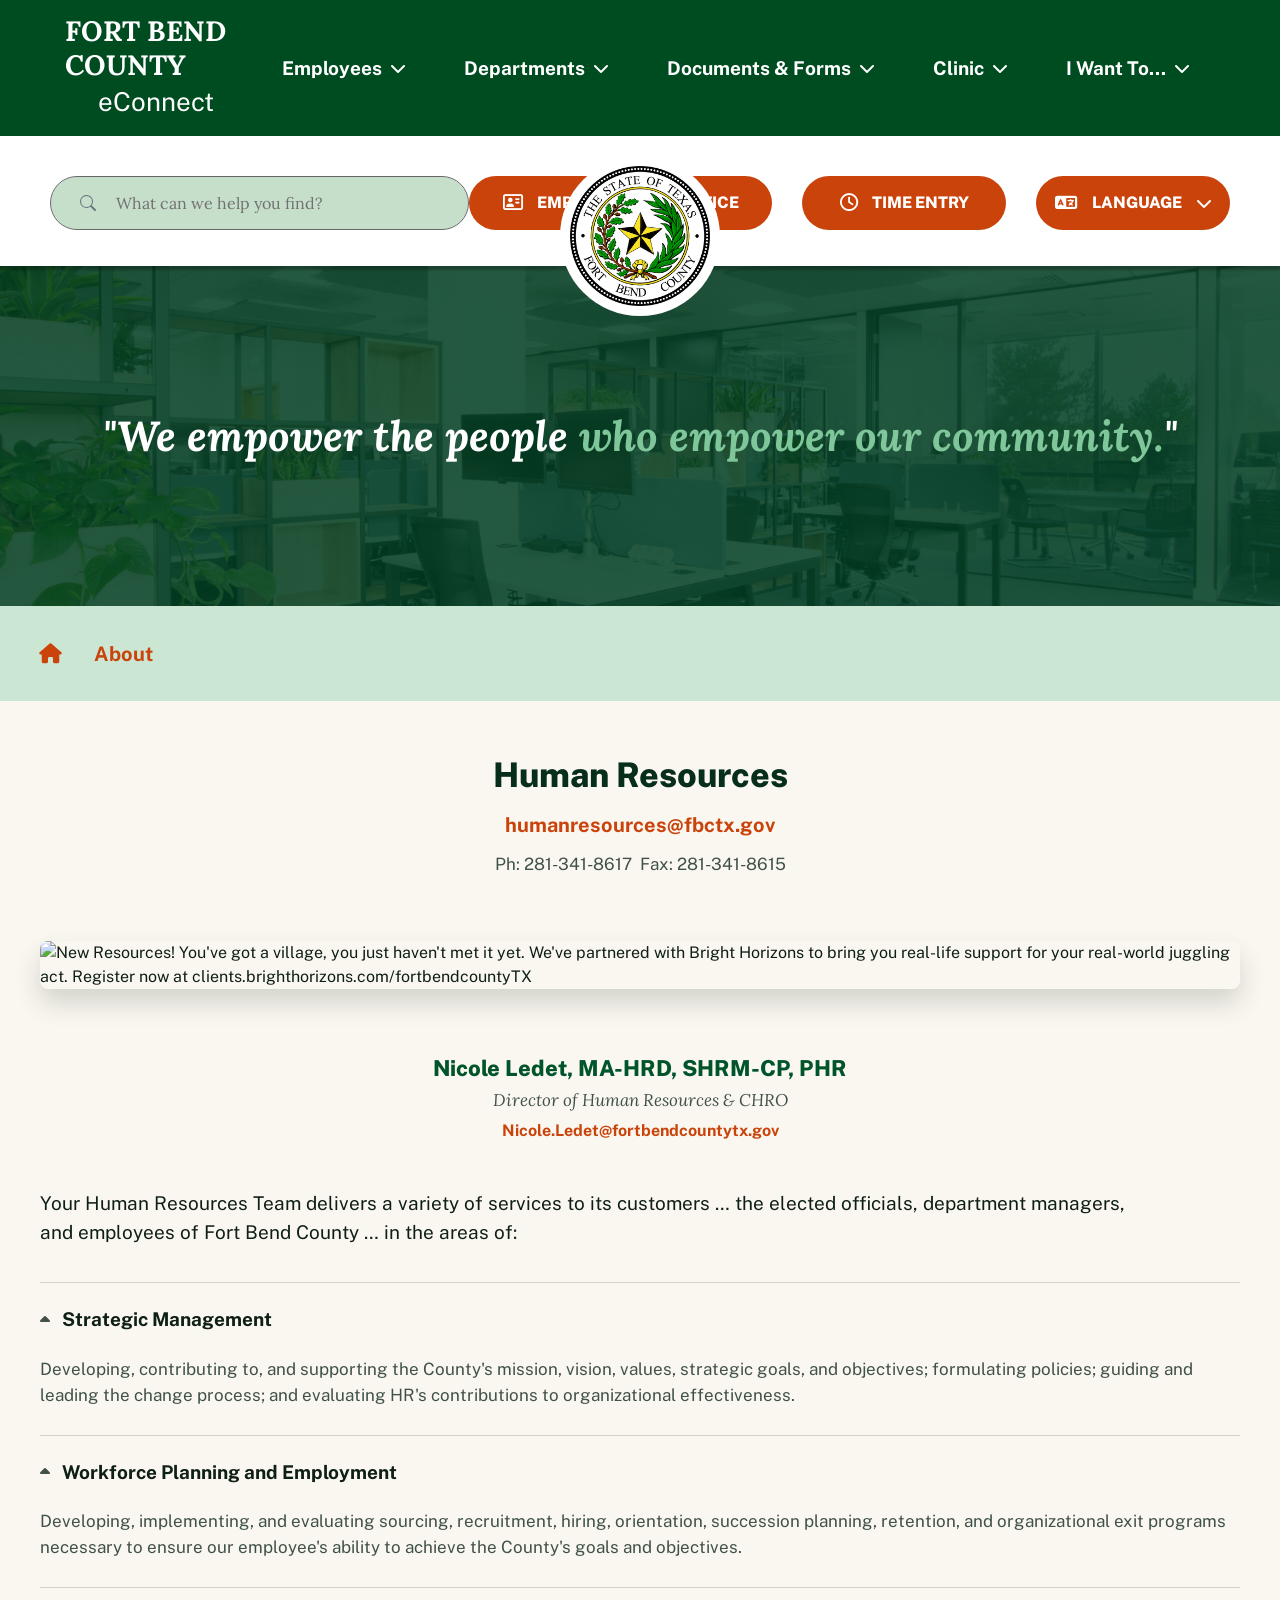
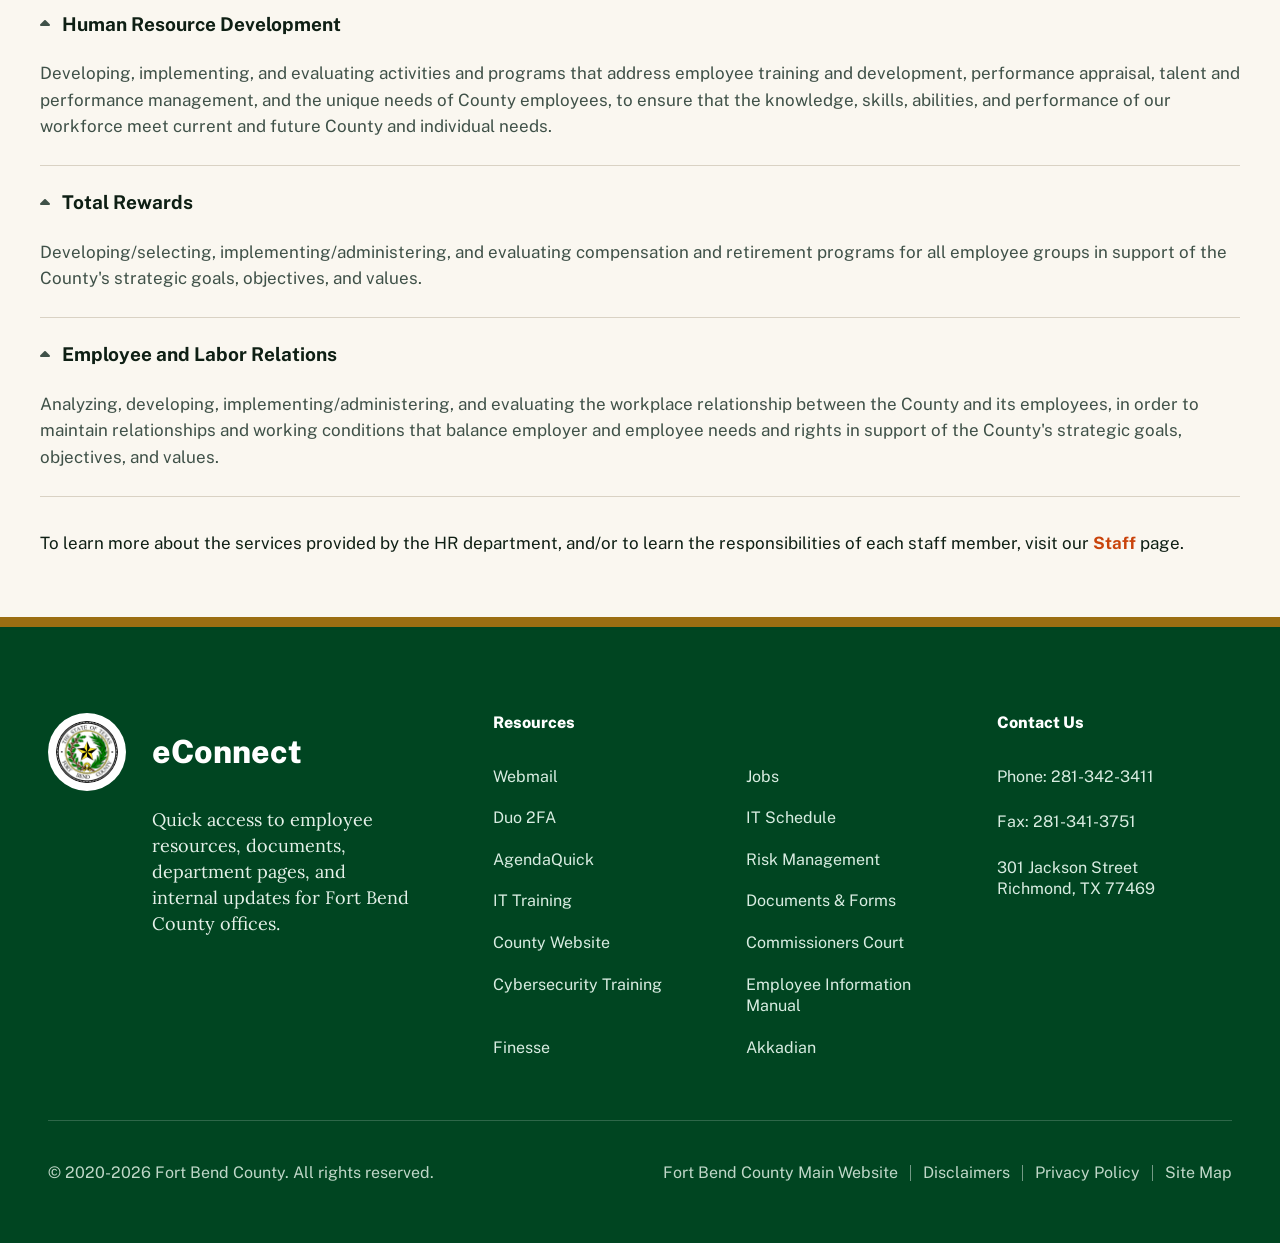
==== humanResources.html @ 0a3a44c8 "Add files via upload" ====
<!doctype html>
<html lang="en">

<head>
    <meta charset="UTF-8" />
    <meta name="viewport" content="width=device-width, initial-scale=1.0" />
    <meta http-equiv="Content-Language" content="en">
    <link rel="preconnect" href="https://fonts.googleapis.com" />
    <link rel="preconnect" href="https://fonts.gstatic.com" crossorigin />
    <link href="https://fonts.googleapis.com/css2?family=Public+Sans:ital,wght@0,100..900;1,100..900&display=swap"
        rel="stylesheet" />
    <link rel="preconnect" href="https://fonts.googleapis.com" />
    <link rel="preconnect" href="https://fonts.gstatic.com" crossorigin />
    <link
        href="https://fonts.googleapis.com/css2?family=Lora:ital,wght@0,400..700;1,400..700&family=Public+Sans:ital,wght@0,100..900;1,100..900&display=swap"
        rel="stylesheet" />
    <link href="https://cdn.jsdelivr.net/npm/bootstrap@5.3.8/dist/css/bootstrap.min.css" rel="stylesheet"
        integrity="sha384-sRIl4kxILFvY47J16cr9ZwB07vP4J8+LH7qKQnuqkuIAvNWLzeN8tE5YBujZqJLB" crossorigin="anonymous" />
    <link href="https://cdnjs.cloudflare.com/ajax/libs/font-awesome/6.5.1/css/all.min.css" rel="stylesheet"
        integrity="sha512-DTOQO9RWCH3ppGqcWaEA1BIZOC6xxalwEsw9c2QQeAIftl+Vegovlnee1c9QX4TctnWMn13TZye+giMm8e2LwA=="
        crossorigin="anonymous" referrerpolicy="no-referrer" />
    <link rel="stylesheet" href="./humanResource.css" />
    <link rel="icon" href="./images/logo.jpg">
    <title>Human Resources</title>
</head>

<body>
    <div class="header">
        <div class="title">
            <a href="./index.html"><img class="title-logo" src="./images/fortbendcounty-logo.png"
                    alt="Fort Bend County logo" /></a>
            <div class="title-text">
                <h2 id="fortbend"><a href="./index.html">FORT BEND COUNTY</a></h2>
                <p id="econnect"><a href="./index.html">eConnect</a></p>
            </div>
        </div>

        <button class="nav-toggle" id="navToggle" type="button" aria-label="Toggle navigation menu"
            aria-expanded="false" aria-controls="mainNavigation">
            <i class="fa-solid fa-bars" aria-hidden="true"></i>
        </button>

        <nav class="navigation" id="mainNavigation" aria-label="Main navigation">
            <div class="nav-item">
                <button class="nav-link" type="button" aria-expanded="false">
                    Employees <i class="fa-solid fa-chevron-down" aria-hidden="true"></i>
                </button>
                <div class="mega-menu">
                    <div class="mega-menu_content">
                        <div class="mega-menu_column">
                            <a
                                href="https://econnect.fortbendcountytx.gov/departments/human-resources/457-deferred-compensation/">457
                                Deferred Compensation</a>
                            <a
                                href="https://econnect.fortbendcountytx.gov/departments/risk-management/training/#active-shooter-training">Active
                                Shooter Training</a>
                            <a href="https://econnect.fortbendcountytx.gov/employees/badge-id/">Badge/ID</a>
                            <a href="https://econnect.fortbendcountytx.gov/employees/benefits-2/">Benefits</a>
                            <a href="https://econnect.fortbendcountytx.gov/employees/careers/">Careers</a>
                            <a
                                href="https://econnect.fortbendcountytx.gov/departments/human-resources/employee-resources/coronavirus-communications/">Coronavirus
                                Communications</a>
                            <a href="https://econnect.fortbendcountytx.gov/employees/credit-union/">Credit Union</a>
                        </div>
                        <div class="mega-menu_column">
                            <a
                                href="https://econnect.fortbendcountytx.gov/departments/human-resources/benefits-perks/discounts/">Discounts</a>
                            <a href="https://econnect.fortbendcountytx.gov/employees/e-mail/">E-Mail</a>
                            <a href="https://econnect.fortbendcountytx.gov/employees/employee-assistance-program-eap/">Employee
                                Assistance Program (EAP)</a>
                            <a
                                href="https://econnect.fortbendcountytx.gov/departments/human-resources/employee-resources/employee-biweekly-payroll-schedule/">Employee
                                Biweekly Payroll Schedule</a>
                            <a href="https://econnect.fortbendcountytx.gov/employees/employee-directory/">Employee
                                Directory</a>
                            <a
                                href="https://econnect.fortbendcountytx.gov/departments/human-resources/employee-information-manual-2/">Employee
                                Information Manual</a>
                            <a
                                href="https://econnect.fortbendcountytx.gov/departments/human-resources/employee-resources/fraud-prevention-detection/">Fraud
                                Prevention &amp; Detection</a>
                        </div>
                        <div class="mega-menu_column">
                            <a href="https://econnect.fortbendcountytx.gov/employees/fyi-employee-newsletter/">FYI
                                Employee
                                Newsletter</a>
                            <a href="https://econnect.fortbendcountytx.gov/employees/health-and-wellness-center/">Health
                                And Wellness
                                Center</a>
                            <a
                                href="https://econnect.fortbendcountytx.gov/departments/human-resources/employee-resources/holiday-schedule/">Holiday
                                Schedule</a>
                            <a href="https://econnect.fortbendcountytx.gov/employees/hotline/">Hotline</a>
                            <a href="https://econnect.fortbendcountytx.gov/employees/infor-lawson-information/"
                                target="_blank" rel="noopener noreferrer">Infor Lawson
                                Information</a>
                            <a
                                href="https://econnect.fortbendcountytx.gov/departments/mail-center/policy-procedures/policies-and-standards-effective-oct-1-2024/">Mail
                                Center Policies</a>
                            <a href="https://econnect.fortbendcountytx.gov/employees/employee-orientation-slideshow/">New
                                Hire
                                Orientation</a>
                        </div>
                        <div class="mega-menu_column">
                            <a href="https://econnect.fortbendcountytx.gov/employees/payroll-direct-deposit/">Payroll
                                Direct
                                Deposit</a>
                            <a
                                href="https://econnect.fortbendcountytx.gov/departments/human-resources/employee-resources/fyi-employee-newsletter/">Photo
                                Gallery</a>
                            <a
                                href="https://econnect.fortbendcountytx.gov/departments/human-resources/required-legal-posters/">Required
                                Posters</a>
                            <a
                                href="https://econnect.fortbendcountytx.gov/departments/human-resources/retirement-information-2/">Retirement
                                Information</a>
                            <a href="https://econnect.fortbendcountytx.gov/employees/training/">Training</a>
                            <a href="https://econnect.fortbendcountytx.gov/employees/w4-the-new-tax-cut-law/">W4 &amp;
                                The New Tax Cut
                                Law</a>
                            <a href="https://wd5-identity.myworkday.com/wday/authgwy/fortbendcountytx/upc/login"
                                target="_blank">Workday</a>
                        </div>
                    </div>
                </div>
            </div>

            <div class="nav-item">
                <button class="nav-link" type="button" aria-expanded="false">
                    Departments <i class="fa-solid fa-chevron-down" aria-hidden="true"></i>
                </button>
                <div class="mega-menu">
                    <div class="mega-menu_content">
                        <div class="mega-menu_column">
                            <a href="https://econnect.fortbendcountytx.gov/departments/auditors-office/">Auditor's
                                Office</a>
                            <a href="https://econnect.fortbendcountytx.gov/departments/budget-office/">Budget Office</a>
                            <a href="https://econnect.fortbendcountytx.gov/departments/commissioners-court/">Commissioners
                                Court</a>
                            <a href="https://econnect.fortbendcountytx.gov/departments/county-judges-office/">County
                                Judge's
                                Office</a>
                            <a href="https://econnect.fortbendcountytx.gov/departments/emergency-medical-services/">Emergency
                                Medical
                                Services</a>
                        </div>
                        <div class="mega-menu_column">
                            <a href="https://econnect.fortbendcountytx.gov/departments/facilities-management/">Facilities
                                Management</a>
                            <a href="https://econnect.fortbendcountytx.gov/departments/fleet-management/">Fleet
                                Management</a>
                            <a href="https://econnect.fortbendcountytx.gov/departments/health-human-services/">Health
                                &amp; Human
                                Services</a>
                            <a
                                href="https://econnect.fortbendcountytx.gov/departments/homeland-security-emergency-management/">Homeland
                                Security &amp; Emergency Management</a>
                        </div>
                        <div class="mega-menu_column">
                            <a href="https://econnect.fortbendcountytx.gov/departments/human-resources/">Human
                                Resources</a>
                            <a href="./informationTechnology.html">Information Technology</a>
                            <a href="https://econnect.fortbendcountytx.gov/departments/mail-center/">Mail Center</a>
                            <a href="https://econnect.fortbendcountytx.gov/departments/purchasing/">Purchasing</a>
                        </div>
                        <div class="mega-menu_column">
                            <a href="https://econnect.fortbendcountytx.gov/departments/records-management/">Records
                                Management</a>
                            <a href="https://econnect.fortbendcountytx.gov/departments/risk-management/">Risk
                                Management</a>
                            <a href="https://econnect.fortbendcountytx.gov/departments/sheriffs-office/">Sheriff's
                                Office</a>
                            <a
                                href="https://econnect.fortbendcountytx.gov/departments/sheriffs-office-civil-service-commission/">Sheriff's
                                Office Civil Service Commission</a>
                        </div>
                    </div>
                </div>
            </div>

            <div class="nav-item">
                <button class="nav-link" type="button" aria-expanded="false">
                    Documents &amp; Forms <i class="fa-solid fa-chevron-down" aria-hidden="true"></i>
                </button>
                <div class="mega-menu">
                    <div class="mega-menu_content">
                        <div class="mega-menu_column">
                            <a href="https://econnect.fortbendcountytx.gov/documents-forms/auditors-office-forms/">Auditor's
                                Office
                                Forms</a>
                            <a href="https://econnect.fortbendcountytx.gov/departments/fleet-management/">Fleet
                                Management Forms</a>
                            <a href="https://econnect.fortbendcountytx.gov/documents-forms/budget-documents-forms/">Budget
                                Documents
                                &amp; Forms</a>
                        </div>
                        <div class="mega-menu_column">
                            <a href="https://econnect.fortbendcountytx.gov/documents-forms/health-human-services/">Health
                                &amp; Human
                                Services Documents &amp; Forms</a>
                            <a href="https://econnect.fortbendcountytx.gov/documents-forms/human-resources-forms/">Human
                                Resources
                                Forms</a>
                        </div>
                        <div class="mega-menu_column">
                            <a
                                href="https://econnect.fortbendcountytx.gov/documents-forms/information-technology-documents-forms/">Information
                                Technology Documents &amp; Forms</a>
                            <a href="https://econnect.fortbendcountytx.gov/documents-forms/purchasing-forms/">Purchasing
                                Forms</a>
                        </div>
                        <div class="mega-menu_column">
                            <a href="https://econnect.fortbendcountytx.gov/documents-forms/risk-management-forms/">Risk
                                Management
                                Forms</a>
                            <a href="https://econnect.fortbendcountytx.gov/departments/sheriffs-office/general-orders/">Sheriff's
                                Office Documents</a>
                        </div>
                    </div>
                </div>
            </div>

            <div class="nav-item">
                <button class="nav-link" type="button" aria-expanded="false">
                    Clinic <i class="fa-solid fa-chevron-down" aria-hidden="true"></i>
                </button>
                <div class="mega-menu">
                    <div class="mega-menu_content">
                        <div class="mega-menu_column">
                            <a href="https://econnect.fortbendcountytx.gov/clinic/appointments/">Appointments</a>
                            <a href="https://econnect.fortbendcountytx.gov/clinic/about/">About</a>
                        </div>
                        <div class="mega-menu_column">
                            <a href="https://econnect.fortbendcountytx.gov/clinic/eligibility/">Eligibility</a>
                            <a href="https://econnect.fortbendcountytx.gov/clinic/information/">Information</a>
                        </div>
                        <div class="mega-menu_column">
                            <a href="https://econnect.fortbendcountytx.gov/clinic/survey/">Survey</a>
                            <a href="https://econnect.fortbendcountytx.gov/clinic/events/">Events</a>
                        </div>
                        <div class="mega-menu_column">
                            <a href="https://econnect.fortbendcountytx.gov/clinic/faqs/">FAQs</a>
                            <a href="https://econnect.fortbendcountytx.gov/clinic/contact-us/">Contact Us</a>
                        </div>
                    </div>
                </div>
            </div>

            <div class="nav-item">
                <button class="nav-link" type="button" aria-expanded="false">
                    I Want To... <i class="fa-solid fa-chevron-down" aria-hidden="true"></i>
                </button>
                <div class="mega-menu">
                    <div class="mega-menu_content">
                        <div class="mega-menu_column">
                            <a href="https://econnect.fortbendcountytx.gov/employees/careers/">Apply For A Job
                                Posting</a>
                            <a href="https://econnect.fortbendcountytx.gov/employees/badge-id/">Apply For An Employee
                                Badge</a>
                            <a href="https://econnect.fortbendcountytx.gov/clinic/events/">Complete The Fitness Center
                                Waiver</a>
                            <a
                                href="https://econnect.fortbendcountytx.gov/i-want-to/contact-boon-chapman-fbc-member-advocate-services/">Contact
                                Boon Chapman FBC Member Advocate Services</a>
                        </div>
                        <div class="mega-menu_column">
                            <a href="https://econnect.fortbendcountytx.gov/i-want-to/find-my-missing-money/">Find My
                                Missing Money</a>
                            <a href="https://econnect.fortbendcountytx.gov/departments/risk-management/benefits/">Learn
                                More About
                                Health Benefits</a>
                            <a href="https://rmirreporting.fortbendcountytx.gov/(S(0c5mzx2hfnqjyatrx1sx14e1))/login.aspx"
                                target="_blank">Report An Incident To Risk Management</a>
                            <a
                                href="https://econnect.fortbendcountytx.gov/documents-forms/human-resources-forms/social-media-request-form/">Request
                                A Department Social Media Account</a>
                        </div>
                        <div class="mega-menu_column">
                            <a
                                href="https://econnect.fortbendcountytx.gov/departments/county-attourney/request-language-services/">Request
                                Language Services</a>
                            <a href="https://econnect.fortbendcountytx.gov/i-want-to/request-a-mobile-device/">Request A
                                Mobile
                                Device</a>
                            <a href="https://www.aetna.com/dsepublic/#/contentPage?page=providerSearchLanding&site_id=asa&language=en"
                                target="_blank">Search For In-Network Providers</a>
                            <a href="https://belong365.com/subscription-not-found/" target="_blank">See The Diversity
                                Calendar</a>
                        </div>
                        <div class="mega-menu_column">
                            <a href="https://econnect.fortbendcountytx.gov/i-want-to/see-employee-discounts/">See
                                Employee
                                Discounts</a>
                            <a href="https://econnect.fortbendcountytx.gov/i-want-to/see-pc-hardware-software-quotes/">See
                                PC
                                Hardware/Software Quotes</a>
                            <a href="https://econnect.fortbendcountytx.gov/i-want-to/see-retirement-information/">See
                                Retirement
                                Information</a>
                        </div>
                    </div>
                </div>
            </div>
        </nav>
    </div>

    <div class="header2">
        <div class="search-wrapper">
            <svg xmlns="http://www.w3.org/2000/svg" width="16" height="16" fill="currentColor"
                class="bi bi-search search-icon" viewBox="0 0 16 16">
                <path
                    d="M11.742 10.344a6.5 6.5 0 1 0-1.397 1.398h-.001q.044.06.098.115l3.85 3.85a1 1 0 0 0 1.415-1.414l-3.85-3.85a1 1 0 0 0-.115-.1zM12 6.5a5.5 5.5 0 1 1-11 0 5.5 5.5 0 0 1 11 0" />
            </svg>
            <input class="form-control" id="search-input" type="search" placeholder="What can we help you find?"
                aria-label="Search" />
        </div>

        <div class="center-logo">
            <div class="seal-bar"></div>
            <img class="logo" src="./images/fortbendcounty-logo.png" alt="Logo" />
        </div>

        <div class="heading-buttons">
            <a class="self-service"
                href="https://econnect.fortbendcountytx.gov/departments/human-resources/employee-self-service/">
                <i class="heading-button_icon fa-regular fa-address-card" aria-hidden="true"></i>
                <span>EMPLOYEE SELF SERVICE</span>
            </a>
            <a class="time-entry" href="https://timekeeping.fortbendcountytx.gov/" target="_blank"
                rel="noopener noreferrer">
                <i class="heading-button_icon fa-regular fa-clock" aria-hidden="true"></i>
                <span>TIME ENTRY</span>
            </a>
            <div class="language-dropdown">
                <button class="language" type="button" aria-haspopup="true" aria-expanded="false">
                    <i class="heading-button_icon fa-solid fa-language" aria-hidden="true"></i>
                    <span>LANGUAGE</span>
                    <i class="language-chevron fa-solid fa-chevron-down" aria-hidden="true"></i>
                </button>
                <div class="language-menu" id="language-menu">
                    <a href="#">
                        <span class="language-flag_emoji" aria-hidden="true">🇺🇸</span>
                        <span>English</span>
                    </a>
                    <a href="#">
                        <span class="language-flag_emoji" aria-hidden="true">🇪🇸</span>
                        <span>Spanish</span>
                    </a>
                    <a href="#">
                        <span class="language-flag_emoji" aria-hidden="true">🇫🇷</span>
                        <span>French</span>
                    </a>
                    <a href="#">
                        <span class="language-flag_emoji" aria-hidden="true">🇩🇪</span>
                        <span>German</span>
                    </a>
                    <a href="#">
                        <span class="language-flag_emoji" aria-hidden="true">🇮🇹</span>
                        <span>Italian</span>
                    </a>
                    <a href="#">
                        <span class="language-flag_emoji" aria-hidden="true">🇵🇹</span>
                        <span>Portuguese</span>
                    </a>
                    <a href="#">
                        <span class="language-flag_emoji" aria-hidden="true">🇳🇱</span>
                        <span>Dutch</span>
                    </a>
                    <a href="#">
                        <span class="language-flag_emoji" aria-hidden="true">🇸🇪</span>
                        <span>Swedish</span>
                    </a>
                    <a href="#">
                        <span class="language-flag_emoji" aria-hidden="true">🇳🇴</span>
                        <span>Norwegian</span>
                    </a>
                    <a href="#">
                        <span class="language-flag_emoji" aria-hidden="true">🇩🇰</span>
                        <span>Danish</span>
                    </a>
                    <a href="#">
                        <span class="language-flag_emoji" aria-hidden="true">🇫🇮</span>
                        <span>Finnish</span>
                    </a>
                    <a href="#">
                        <span class="language-flag_emoji" aria-hidden="true">🇮🇸</span>
                        <span>Icelandic</span>
                    </a>
                    <a href="#">
                        <span class="language-flag_emoji" aria-hidden="true">🇮🇪</span>
                        <span>Irish</span>
                    </a>
                    <a href="#">
                        <span class="language-flag_emoji" aria-hidden="true">🏴</span>
                        <span>Welsh</span>
                    </a>
                    <a href="#">
                        <span class="language-flag_emoji" aria-hidden="true">🇵🇱</span>
                        <span>Polish</span>
                    </a>
                    <a href="#">
                        <span class="language-flag_emoji" aria-hidden="true">🇨🇿</span>
                        <span>Czech</span>
                    </a>
                    <a href="#">
                        <span class="language-flag_emoji" aria-hidden="true">🇸🇰</span>
                        <span>Slovak</span>
                    </a>
                    <a href="#">
                        <span class="language-flag_emoji" aria-hidden="true">🇭🇺</span>
                        <span>Hungarian</span>
                    </a>
                    <a href="#">
                        <span class="language-flag_emoji" aria-hidden="true">🇷🇴</span>
                        <span>Romanian</span>
                    </a>
                    <a href="#">
                        <span class="language-flag_emoji" aria-hidden="true">🇧🇬</span>
                        <span>Bulgarian</span>
                    </a>
                    <a href="#">
                        <span class="language-flag_emoji" aria-hidden="true">🇬🇷</span>
                        <span>Greek</span>
                    </a>
                    <a href="#">
                        <span class="language-flag_emoji" aria-hidden="true">🇺🇦</span>
                        <span>Ukrainian</span>
                    </a>
                    <a href="#">
                        <span class="language-flag_emoji" aria-hidden="true">🇷🇺</span>
                        <span>Russian</span>
                    </a>
                    <a href="#">
                        <span class="language-flag_emoji" aria-hidden="true">🇭🇷</span>
                        <span>Croatian</span>
                    </a>
                    <a href="#">
                        <span class="language-flag_emoji" aria-hidden="true">🇷🇸</span>
                        <span>Serbian</span>
                    </a>
                    <a href="#">
                        <span class="language-flag_emoji" aria-hidden="true">🇧🇦</span>
                        <span>Bosnian</span>
                    </a>
                    <a href="#">
                        <span class="language-flag_emoji" aria-hidden="true">🇸🇮</span>
                        <span>Slovenian</span>
                    </a>
                    <a href="#">
                        <span class="language-flag_emoji" aria-hidden="true">🇦🇱</span>
                        <span>Albanian</span>
                    </a>
                    <a href="#">
                        <span class="language-flag_emoji" aria-hidden="true">🇹🇷</span>
                        <span>Turkish</span>
                    </a>
                    <a href="#">
                        <span class="language-flag_emoji" aria-hidden="true">🇦🇲</span>
                        <span>Armenian</span>
                    </a>
                    <a href="#">
                        <span class="language-flag_emoji" aria-hidden="true">🇬🇪</span>
                        <span>Georgian</span>
                    </a>
                    <a href="#">
                        <span class="language-flag_emoji" aria-hidden="true">🇦🇿</span>
                        <span>Azerbaijani</span>
                    </a>
                    <a href="#">
                        <span class="language-flag_emoji" aria-hidden="true">🇸🇦</span>
                        <span>Arabic</span>
                    </a>
                    <a href="#">
                        <span class="language-flag_emoji" aria-hidden="true">🇮🇱</span>
                        <span>Hebrew</span>
                    </a>
                    <a href="#">
                        <span class="language-flag_emoji" aria-hidden="true">🇮🇷</span>
                        <span>Persian</span>
                    </a>
                    <a href="#">
                        <span class="language-flag_emoji" aria-hidden="true">🇦🇫</span>
                        <span>Pashto</span>
                    </a>
                    <a href="#">
                        <span class="language-flag_emoji" aria-hidden="true">🇵🇰</span>
                        <span>Urdu</span>
                    </a>
                    <a href="#">
                        <span class="language-flag_emoji" aria-hidden="true">🇮🇳</span>
                        <span>Hindi</span>
                    </a>
                    <a href="#">
                        <span class="language-flag_emoji" aria-hidden="true">🇧🇩</span>
                        <span>Bengali</span>
                    </a>
                    <a href="#">
                        <span class="language-flag_emoji" aria-hidden="true">🇮🇳</span>
                        <span>Punjabi</span>
                    </a>
                    <a href="#">
                        <span class="language-flag_emoji" aria-hidden="true">🇮🇳</span>
                        <span>Gujarati</span>
                    </a>
                    <a href="#">
                        <span class="language-flag_emoji" aria-hidden="true">🇮🇳</span>
                        <span>Marathi</span>
                    </a>
                    <a href="#">
                        <span class="language-flag_emoji" aria-hidden="true">🇮🇳</span>
                        <span>Tamil</span>
                    </a>
                    <a href="#">
                        <span class="language-flag_emoji" aria-hidden="true">🇮🇳</span>
                        <span>Telugu</span>
                    </a>
                    <a href="#">
                        <span class="language-flag_emoji" aria-hidden="true">🇮🇳</span>
                        <span>Kannada</span>
                    </a>
                    <a href="#">
                        <span class="language-flag_emoji" aria-hidden="true">🇮🇳</span>
                        <span>Malayalam</span>
                    </a>
                    <a href="#">
                        <span class="language-flag_emoji" aria-hidden="true">🇱🇰</span>
                        <span>Sinhala</span>
                    </a>
                    <a href="#">
                        <span class="language-flag_emoji" aria-hidden="true">🇳🇵</span>
                        <span>Nepali</span>
                    </a>
                    <a href="#">
                        <span class="language-flag_emoji" aria-hidden="true">🇨🇳</span>
                        <span>Chinese</span>
                    </a>
                    <a href="#">
                        <span class="language-flag_emoji" aria-hidden="true">🇯🇵</span>
                        <span>Japanese</span>
                    </a>
                    <a href="#">
                        <span class="language-flag_emoji" aria-hidden="true">🇰🇷</span>
                        <span>Korean</span>
                    </a>
                    <a href="#">l🇲🇳</span>
                        <span>Mongolian</span>
                    </a>
                    <a href="#">
                        <span class="language-flag_emoji" aria-hidden="true">🇹🇭</span>
                        <span>Thai</span>
                    </a>
                    <a href="#">
                        <span class="language-flag_emoji" aria-hidden="true">🇱🇦</span>
                        <span>Lao</span>
                    </a>
                    <a href="#">
                        <span class="language-flag_emoji" aria-hidden="true">🇰🇭</span>
                        <span>Khmer</span>
                    </a>
                    <a href="#">
                        <span class="language-flag_emoji" aria-hidden="true">🇲🇲</span>
                        <span>Burmese</span>
                    </a>
                    <a href="#">
                        <span class="language-flag_emoji" aria-hidden="true">🇻🇳</span>
                        <span>Vietnamese</span>
                    </a>
                    <a href="#">
                        <span class="language-flag_emoji" aria-hidden="true">🇮🇩</span>
                        <span>Indonesian</span>
                    </a>
                    <a href="#">
                        <span class="language-flag_emoji" aria-hidden="true">🇲🇾</span>
                        <span>Malay</span>
                    </a>
                    <a href="#">
                        <span class="language-flag_emoji" aria-hidden="true">🇵🇭</span>
                        <span>Filipino</span>
                    </a>
                    <a href="#">
                        <span class="language-flag_emoji" aria-hidden="true">🇰🇿</span>
                        <span>Kazakh</span>
                    </a>
                    <a href="#">
                        <span class="language-flag_emoji" aria-hidden="true">🇺🇿</span>
                        <span>Uzbek</span>
                    </a>
                    <a href="#">
                        <span class="language-flag_emoji" aria-hidden="true">🇰🇬</span>
                        <span>Kyrgyz</span>
                    </a>
                    <a href="#">
                        <span class="language-flag_emoji" aria-hidden="true">🇹🇯</span>
                        <span>Tajik</span>
                    </a>
                    <a href="#">
                        <span class="language-flag_emoji" aria-hidden="true">🇹🇲</span>
                        <span>Turkmen</span>
                    </a>
                    <a href="#">
                        <span class="language-flag_emoji" aria-hidden="true">🇰🇪</span>
                        <span>Swahili</span>
                    </a>
                    <a href="#">
                        <span class="language-flag_emoji" aria-hidden="true">🇪🇹</span>
                        <span>Amharic</span>
                    </a>
                    <a href="#">
                        <span class="language-flag_emoji" aria-hidden="true">🇸🇴</span>
                        <span>Somali</span>
                    </a>
                    <a href="#">
                        <span class="language-flag_emoji" aria-hidden="true">🇳🇬</span>
                        <span>Hausa</span>
                    </a>
                    <a href="#">
                        <span class="language-flag_emoji" aria-hidden="true">🇳🇬</span>
                        <span>Yoruba</span>
                    </a>
                    <a href="#">
                        <span class="language-flag_emoji" aria-hidden="true">🇳🇬</span>
                        <span>Igbo</span>
                    </a>
                    <a href="#">
                        <span class="language-flag_emoji" aria-hidden="true">🇿🇦</span>
                        <span>Zulu</span>
                    </a>
                    <a href="#">
                        <span class="language-flag_emoji" aria-hidden="true">🇿🇦</span>
                        <span>Xhosa</span>
                    </a>
                    <a href="#">
                        <span class="language-flag_emoji" aria-hidden="true">🇿🇦</span>
                        <span>Afrikaans</span>
                    </a>
                    <a href="#">
                        <span class="language-flag_emoji" aria-hidden="true">🇲🇬</span>
                        <span>Malagasy</span>
                    </a>
                    <a href="#">
                        <span class="language-flag_emoji" aria-hidden="true">🇷🇼</span>
                        <span>Kinyarwanda</span>
                    </a>
                    <a href="#">
                        <span class="language-flag_emoji" aria-hidden="true">🇱🇸</span>
                        <span>Sesotho</span>
                    </a>
                    <a href="#">
                        <span class="language-flag_emoji" aria-hidden="true">🇧🇼</span>
                        <span>Setswana</span>
                    </a>
                    <a href="#">
                        <span class="language-flag_emoji" aria-hidden="true">🇿🇼</span>
                        <span>Shona</span>
                    </a>
                    <a href="#">
                        <span class="language-flag_emoji" aria-hidden="true">🇳🇿</span>
                        <span>Maori</span>
                    </a>
                    <a href="#">
                        <span class="language-flag_emoji" aria-hidden="true">🇼🇸</span>
                        <span>Samoan</span>
                    </a>
                    <a href="#">
                        <span class="language-flag_emoji" aria-hidden="true">🇹🇴</span>
                        <span>Tongan</span>
                    </a>
                    <a href="#">
                        <span class="language-flag_emoji" aria-hidden="true">🇫🇯</span>
                        <span>Fijian</span>
                    </a>
                    <a href="#">
                        <span class="language-flag_emoji" aria-hidden="true">🇺🇸</span>
                        <span>Hawaiian</span>
                    </a>
                    <a href="#">
                        <span class="language-flag_emoji" aria-hidden="true">🇨🇦</span>
                        <span>Inuktitut</span>
                    </a>
                    <a href="#">
                        <span class="language-flag_emoji" aria-hidden="true">🇬🇱</span>
                        <span>Greenlandic</span>
                    </a>
                    <a href="#">
                        <span class="language-flag_emoji" aria-hidden="true">🇵🇪</span>
                        <span>Quechua</span>
                    </a>
                    <a href="#">
                        <span class="language-flag_emoji" aria-hidden="true">🇵🇾</span>
                        <span>Guarani</span>
                    </a>
                    <a href="#">
                        <span class="language-flag_emoji" aria-hidden="true">🇧🇴</span>
                        <span>Aymara</span>
                    </a>
                    <a href="#">
                        <span class="language-flag_emoji" aria-hidden="true">🇭🇹</span>
                        <span>Haitian Creole</span>
                    </a>
                </div>
            </div>
        </div>
    </div>

    <main class="hr-page">
        <section class="hr-hero" aria-label="Human Resources">
            <h1>"We empower the people <span>who empower our community.</span>"</h1>
        </section>

        <nav class="hr-submenu" aria-label="Human Resources submenu">
            <a class="hr-submenu_home" href="./index.html" aria-label="Home">
                <i class="fa-solid fa-house" aria-hidden="true"></i>
            </a>
            <a href="#">About</a>
        </nav>

        <section class="hr-contact-band" aria-labelledby="hr-contact-title">
            <h2 id="hr-contact-title">Human Resources</h2>
            <a class="hr-contact-email" href="mailto:humanresources@fbctx.gov">humanresources@fbctx.gov</a>
            <p class="hr-contact-phone">Ph: 281-341-8617 &nbsp;Fax: 281-341-8615</p>
        </section>

        <section class="hr-promo" aria-label="New Resources: Bright Horizons partnership">
            <img class="hr-promo_image" src="./images/human-resources.jpg"
                alt="New Resources! You've got a village, you just haven't met it yet. We've partnered with Bright Horizons to bring you real-life support for your real-world juggling act. Register now at clients.brighthorizons.com/fortbendcountyTX" />
        </section>

        <section class="hr-director" aria-label="Director of Human Resources">
            <h3>Nicole Ledet, MA-HRD, SHRM-CP, PHR</h3>
            <p class="hr-director_title">Director of Human Resources &amp; CHRO</p>
            <a class="hr-director_email" href="mailto:Nicole.Ledet@fortbendcountytx.gov">Nicole.Ledet@fortbendcountytx.gov</a>
        </section>

        <section class="hr-services" aria-labelledby="hr-services-title">
            <p id="hr-services-title" class="hr-services_intro">
                Your Human Resources Team delivers a variety of services to its customers &hellip; the elected
                officials, department managers, and employees of Fort Bend County &hellip; in the areas of:
            </p>

            <div class="hr-accordion">
                <div class="hr-accordion_item open">
                    <button class="hr-accordion_toggle" type="button" aria-expanded="true">
                        <i class="fa-solid fa-caret-up" aria-hidden="true"></i>
                        <span>Strategic Management</span>
                    </button>
                    <div class="hr-accordion_panel">
                        <p>Developing, contributing to, and supporting the County's mission, vision, values,
                            strategic goals, and objectives; formulating policies; guiding and leading the change
                            process; and evaluating HR's contributions to organizational effectiveness.</p>
                    </div>
                </div>

                <div class="hr-accordion_item open">
                    <button class="hr-accordion_toggle" type="button" aria-expanded="true">
                        <i class="fa-solid fa-caret-up" aria-hidden="true"></i>
                        <span>Workforce Planning and Employment</span>
                    </button>
                    <div class="hr-accordion_panel">
                        <p>Developing, implementing, and evaluating sourcing, recruitment, hiring, orientation,
                            succession planning, retention, and organizational exit programs necessary to ensure our
                            employee's ability to achieve the County's goals and objectives.</p>
                    </div>
                </div>

                <div class="hr-accordion_item open">
                    <button class="hr-accordion_toggle" type="button" aria-expanded="true">
                        <i class="fa-solid fa-caret-up" aria-hidden="true"></i>
                        <span>Human Resource Development</span>
                    </button>
                    <div class="hr-accordion_panel">
                        <p>Developing, implementing, and evaluating activities and programs that address employee
                            training and development, performance appraisal, talent and performance management, and
                            the unique needs of County employees, to ensure that the knowledge, skills, abilities, and
                            performance of our workforce meet current and future County and individual needs.</p>
                    </div>
                </div>

                <div class="hr-accordion_item open">
                    <button class="hr-accordion_toggle" type="button" aria-expanded="true">
                        <i class="fa-solid fa-caret-up" aria-hidden="true"></i>
                        <span>Total Rewards</span>
                    </button>
                    <div class="hr-accordion_panel">
                        <p>Developing/selecting, implementing/administering, and evaluating compensation and
                            retirement programs for all employee groups in support of the County's strategic goals,
                            objectives, and values.</p>
                    </div>
                </div>

                <div class="hr-accordion_item open">
                    <button class="hr-accordion_toggle" type="button" aria-expanded="true">
                        <i class="fa-solid fa-caret-up" aria-hidden="true"></i>
                        <span>Employee and Labor Relations</span>
                    </button>
                    <div class="hr-accordion_panel">
                        <p>Analyzing, developing, implementing/administering, and evaluating the workplace
                            relationship between the County and its employees, in order to maintain relationships and
                            working conditions that balance employer and employee needs and rights in support of the
                            County's strategic goals, objectives, and values.</p>
                    </div>
                </div>
            </div>

            <p class="hr-staff-note">To learn more about the services provided by the HR department, and/or to learn
                the responsibilities of each staff member, visit our <a href="#">Staff</a> page.</p>
        </section>

        <div class="section-accent" aria-hidden="true"></div>

        <footer class="site-footer">
            <div class="site-footer_content">
                <div class="site-footer_brand">
                    <div class="site-footer_brand-header">
                        <img class="site-footer_logo" src="./images/fortbendcounty-logo.png"
                            alt="Fort Bend County logo" />
                        <h2>eConnect</h2>
                    </div>
                    <p>
                        Quick access to employee resources, documents, department pages, and
                        internal updates for Fort Bend County offices.
                    </p>
                </div>

                <nav class="site-footer_resources site-footer_accordion" aria-label="Footer resources">
                    <button type="button" class="site-footer_accordion-toggle" aria-expanded="false"
                        aria-controls="footer-resources-panel">
                        <h3>Resources</h3>
                        <i class="fa-solid fa-chevron-down" aria-hidden="true"></i>
                    </button>
                    <div class="site-footer_links" id="footer-resources-panel">
                        <a href="#">Webmail</a>
                        <a href="#">Jobs</a>
                        <a href="#">Duo 2FA</a>
                        <a href="#">IT Schedule</a>
                        <a href="https://agendalink.fortbendcountytx.gov/frsv5/fas/default.cfm?con=agendalink"
                            target="_blank" rel="noopener noreferrer">AgendaQuick</a>
                        <a href="#">Risk Management</a>
                        <a href="#">IT Training</a>
                        <a href="#">Documents &amp; Forms</a>
                        <a href="https://www.fortbendcountytx.gov/" target="_blank">County Website</a>
                        <a href="#">Commissioners Court</a>
                        <a href="https://training.knowbe4.com/app/login" target="_blank"
                            rel="noopener noreferrer">Cybersecurity Training</a>
                        <a href="#">Employee Information Manual</a>
                        <a href="#">Finesse</a>
                        <a href="#">Akkadian</a>
                    </div>
                </nav>

                <div class="site-footer_contact site-footer_accordion">
                    <button type="button" class="site-footer_accordion-toggle" aria-expanded="false"
                        aria-controls="footer-contact-panel">
                        <h3>Contact Us</h3>
                        <i class="fa-solid fa-chevron-down" aria-hidden="true"></i>
                    </button>
                    <div class="site-footer_accordion-content" id="footer-contact-panel">
                        <p>Phone: 281-342-3411</p>
                        <p>Fax: 281-341-3751</p>
                        <p>301 Jackson Street<br />Richmond, TX 77469</p>
                    </div>
                </div>
            </div>

            <div class="site-footer_bottom">
                <p>&copy; 2020-2026 Fort Bend County. All rights reserved.</p>
                <div class="site-footer_legal">
                    <a href="https://www.fortbendcountytx.gov/" target="_blank">Fort Bend County Main Website</a>
                    <a href="#">Disclaimers</a>
                    <a href="#">Privacy Policy</a>
                    <a href="#">Site Map</a>
                </div>
            </div>
        </footer>
    </main>

    <button type="button" id="backToTop" class="back-to-top" aria-label="Back to top">
        <i class="fa-solid fa-arrow-up" aria-hidden="true"></i>
    </button>

    <script src="./script.js"></script>
</body>

</html>
---- humanResource.css ----
* {
    padding: 0;
    margin: 0;
    box-sizing: border-box;
}

body {
    background-color: #FAF7F0;
    font-family: "Public Sans", sans-serif;
}

#fortbend {
    font-family: "Lora", serif;
    color: #FFFFFF;
    margin-left: 50px;
    font-size: 28px;
    font-weight: 700;
    line-height: 1.2;
    margin-bottom: 0;
    text-transform: uppercase;
}

#econnect {
    color: #FFFFFF;
    margin-left: 50px;
    font-size: 26px;
    line-height: 1.5;
    letter-spacing: 0;
    margin-bottom: 0;
    text-align: center;
}

.title {
    padding: 15px;
    cursor: pointer;
}

.title-logo {
    display: none;
}

.title a {
    color: #ffffff;
    text-decoration: none;
}

.title a:hover,
.title a:focus {
    color: #ffffff;
    text-decoration: none;
}

.header {
    min-height: 135px;
    display: flex;
    background-color: #004C21;
    flex-direction: row;
    justify-content: space-between;
    align-items: center;
    position: relative;
    z-index: 50;
}

.btn-custom {
    color: #ffffff;
    font-size: 20px;
}

.btn-custom:hover {
    color: #ff4d00;
}

.navigation {
    margin-right: 70px;
    display: flex;
    align-items: stretch;
    align-self: stretch;
    justify-content: flex-end;
    gap: 18px;
    width: auto;
}

.nav-link {
    min-height: 52px;
    display: flex;
    align-items: center;
    justify-content: center;
    gap: 8px;
    padding: 20px;
    border: 0;
    background-color: transparent;
    color: #ffffff;
    font-family: "Public Sans", sans-serif;
    font-size: 19px;
    font-weight: 700;
    line-height: 1;
    text-decoration: none;
    white-space: nowrap;
    transition: background-color 0.2s ease-out;
}

.nav-link i {
    font-size: 16px;
    transition: transform 0.2s ease-out;
}

.nav-link:hover,
.nav-link:focus,
.nav-item:hover .nav-link,
.nav-item:focus-within .nav-link {
    border-radius: 4px;
    background-color: #C9430B;
    color: #ffffff;
    box-shadow: none;
}

.nav-item:hover .nav-link i,
.nav-item:focus-within .nav-link i {
    transform: rotate(180deg);
}

.nav-item {
    position: static;
    display: flex;
    align-items: center;
}

.mega-menu {
    position: absolute;
    top: 100%;
    left: 0;
    width: 100%;
    display: none;
    background-color: #C5DFCA;
    box-shadow: 0 18px 30px rgba(14, 31, 20, 0.18);
}

.nav-item:hover .mega-menu,
.nav-item:focus-within .mega-menu {
    display: block;
}

.mega-menu_content {
    display: grid;
    grid-template-columns: repeat(4, minmax(0, 1fr));
    gap: 64px;
    width: min(92%, 1900px);
    min-height: 250px;
    margin: 0 auto;
    padding: 44px 0 60px;
}

.mega-menu_column {
    display: flex;
    flex-direction: column;
    gap: 15px;
}

.mega-menu_column a {
    color: #004C21;
    font-size: 18px;
    font-weight: 650;
    line-height: 1.25;
    text-decoration: none;
}

.mega-menu_column a:hover,
.mega-menu_column a:focus {
    text-underline-offset: 4px;
    text-decoration: underline;
}

.header2 {
    height: 130px;
    min-height: 130px;
    padding: 20px 50px;
    display: flex;
    align-items: flex-start;
    justify-content: space-between;
    position: relative;
    background-color: #ffffff;
    z-index: 5;
    box-shadow: 0 4px 2px rgba(0, 0, 0, 0.25);
}

.search-wrapper {
    position: relative;
    width: min(38vw, 725px);
    min-width: 280px;
    margin-top: 20px;
}


.search-icon {
    position: absolute;
    left: 30px;
    top: 50%;
    z-index: 2;
    transform: translateY(-50%);
    color: #6c757d;
    pointer-events: none;
}

#search-input {
    width: 100%;
    height: 54px;
    padding: 15px 30px 15px 65px;
    background-color: #C5DFCA;
    border: 1px solid #666666;
    border-radius: 30px;
    color: #727070;
    font-family: "Lora", serif;
    letter-spacing: 0;
    margin: 0;
}

#search-input::placeholder {
    font-family: "Lora", serif;
    font-size: 16px;
    color: #727070;
    opacity: 1;
}

.heading-buttons {
    display: flex;
    flex-direction: row;
    align-items: center;
    gap: 30px;
    margin-top: 20px;
    margin-right: 0;
}

.heading-buttons button,
.heading-buttons a.time-entry,
.heading-buttons a.self-service {
    border: none;
    color: #ffffff;
    background-color: #C9430B;
    border-radius: 30px;
    display: inline-flex;
    align-items: center;
    justify-content: center;
    gap: 14px;
    padding: 15px 30px;
    font-size: 18px;
    font-weight: 800;
    letter-spacing: 0;
    text-decoration: none;
    box-sizing: border-box;
    transition: 0.2s ease-out;
}

.heading-button_icon {
    font-size: 18px;
    line-height: 1;
}

.heading-buttons button:hover,
.heading-buttons a.time-entry:hover,
.heading-buttons a.self-service:hover {
    background: #004C21;
}

.self-service {
    width: 303px;
    height: 54px;
}

.time-entry {
    width: 204px;
    height: 54px;
}

.time-entry span,
.self-service span,
.language span {
    font-size: 16px;
}

.language-dropdown {
    position: relative;
}

.language {
    width: 194px;
    height: 54px;
}

.language-chevron {
    font-size: 16px;
    transition: transform 0.2s ease-out;
}

.language-menu {
    position: absolute;
    top: calc(100% + 10px);
    right: 0;
    z-index: 30;
    width: 270px;
    max-height: 260px;
    display: none;
    padding: 8px;
    overflow-y: auto;
    background-color: #ffffff;
    border: 1px solid #D5E5D7;
    border-radius: 10px;
    box-shadow: 0 14px 26px rgba(14, 31, 20, 0.16);
    scrollbar-width: thin;
    scrollbar-color: #C9430B #F4F2E7;
}

.language-dropdown:hover .language-menu,
.language-dropdown:focus-within .language-menu {
    display: block;
}

.language-dropdown:hover .language-chevron,
.language-dropdown:focus-within .language-chevron {
    transform: rotate(180deg);
}

.language-menu a {
    min-height: 42px;
    display: flex;
    align-items: center;
    gap: 12px;
    padding: 8px 10px;
    color: #0E1F14;
    font-size: 16px;
    font-weight: 700;
    text-decoration: none;
    border-radius: 6px;
}

.language-flag_emoji {
    width: 28px;
    flex: 0 0 auto;
    font-size: 18px;
    line-height: 1;
    text-align: center;
}

.language-menu a:hover,
.language-menu a:focus {
    background-color: #EAF5EE;
    color: #004C21;
}

.language-menu a[aria-current="true"] {
    background-color: #EAF5EE;
    color: #004C21;
}

.language-menu a[aria-current="true"]::after {
    content: "\f00c";
    font-family: "Font Awesome 6 Free";
    font-weight: 900;
    margin-left: auto;
    font-size: 16px;
    color: #C9430B;
}

.language-toast {
    position: fixed;
    left: 50%;
    bottom: 32px;
    transform: translate(-50%, 12px);
    z-index: 1000;
    max-width: 320px;
    padding: 12px 18px;
    background-color: #0E1F14;
    color: #FFFFFF;
    font-size: 16px;
    font-weight: 600;
    border-radius: 8px;
    box-shadow: 0 14px 26px rgba(14, 31, 20, 0.24);
    opacity: 0;
    transition: opacity 0.3s ease, transform 0.3s ease;
}

.language-toast.is-visible {
    opacity: 1;
    transform: translate(-50%, 0);
}

.center-logo {
    position: absolute;
    left: 50%;
    top: 20px;
    bottom: auto;
    transform: translateX(-50%);
    width: 160px;
    height: 160px;
    z-index: 10;
}

.logo {
    width: 140px;
    height: 140px;
    position: absolute;
    left: 50%;
    top: 50%;
    transform: translate(-50%, -50%);
    z-index: 2;
}

.seal-bar {
    background-color: rgb(255, 255, 255);
    width: 160px;
    height: 160px;
    position: absolute;
    border-radius: 50%;
    inset: 0;
    z-index: 1;
}

body {
    overflow-x: hidden;
    color: #0E1F14;
}

.nav-toggle {
    display: none;
    align-items: center;
    justify-content: center;
    width: 46px;
    height: 46px;
    margin-right: 20px;
    border: none;
    border-radius: 6px;
    background-color: transparent;
    color: #ffffff;
    font-size: 22px;
    cursor: pointer;
    flex: 0 0 auto;
}

.nav-toggle:hover,
.nav-toggle:focus,
.nav-toggle.is-active {
    background-color: #C9430B;
}

.nav-item.open .mega-menu {
    display: block;
}

.nav-item.open .nav-link {
    border-radius: 4px;
    background-color: #C9430B;
}

.nav-item.open .nav-link i {
    transform: rotate(180deg);
}

.language-dropdown.open .language-menu {
    display: block;
}

.language-dropdown.open .language-chevron {
    transform: rotate(180deg);
}

/* ---------- Human Resources page ---------- */

.hr-page {
    background-color: #FAF7F0;
}

.hr-hero {
    min-height: 340px;
    display: flex;
    align-items: center;
    justify-content: center;
    padding: 40px;
    background-image: linear-gradient(rgba(0, 61, 33, 0.86), rgba(0, 61, 33, 0.86)), url("./images/office2.png");
    background-repeat: no-repeat;
    background-position: center;
    background-size: cover;
}

.hr-hero h1 {
    max-width: 1100px;
    margin: 0;
    color: #ffffff;
    font-family: "Lora", serif;
    font-style: italic;
    font-size: 42px;
    font-weight: 700;
    line-height: 1.3;
    text-align: center;
    animation: moveLeft 1s ease forwards;
}

.hr-hero h1 span {
    color: #7FC69A;
}

@keyframes moveLeft {
    from {
        transform: translateX(-900px)
    }

    to {
        transform: translateX(0)
    }
}

.hr-submenu {
    min-height: 95px;
    display: flex;
    align-items: center;
    gap: 34px;
    padding: 0 40px;
    background-color: #CBE6D3;
    overflow-x: auto;
    -webkit-overflow-scrolling: touch;
    scrollbar-width: thin;
}

.hr-submenu a {
    flex: 0 0 auto;
    color: #C9430B;
    font-family: "Public Sans", sans-serif;
    font-size: 20px;
    font-weight: 700;
    line-height: 1.2;
    text-decoration: none;
}

.hr-submenu a:hover,
.hr-submenu a:focus {
    color: #004C21;
    text-underline-offset: 4px;
}

.hr-submenu_home {
    display: inline-flex;
    align-items: center;
    justify-content: center;
    width: 20px;
    height: 20px;
    flex: 0 0 auto;
}

.hr-contact-band {
    padding: 54px 40px 30px;
    text-align: center;
}

.hr-contact-band h2 {
    margin: 0 0 14px;
    color: #062E1B;
    font-family: "Public Sans", sans-serif;
    font-size: 34px;
    font-weight: 800;
}

.hr-contact-email {
    display: inline-block;
    color: #C9430B;
    font-family: "Public Sans", sans-serif;
    font-size: 20px;
    font-weight: 700;
    text-decoration: none;
}

.hr-contact-email:hover,
.hr-contact-email:focus {
    text-decoration: underline;
}

.hr-contact-phone {
    margin: 12px 0 0;
    color: #3F5148;
    font-family: "Public Sans", sans-serif;
    font-size: 17px;
}

.hr-promo {
    width: min(100%, 1300px);
    margin: 34px auto 0;
    padding: 0 40px 20px;
}

.hr-promo_image {
    display: block;
    width: 100%;
    height: auto;
    border-radius: 8px;
    box-shadow: 0 14px 26px rgba(14, 31, 20, 0.16);
}

.hr-director {
    max-width: 720px;
    margin: 46px auto 0;
    padding: 0 40px;
    text-align: center;
}

.hr-director h3 {
    margin: 0;
    color: #00542B;
    font-family: "Public Sans", sans-serif;
    font-size: 22px;
    font-weight: 800;
}

.hr-director_title {
    margin: 6px 0;
    color: #3F5148;
    font-family: "Lora", serif;
    font-style: italic;
    font-size: 17px;
}

.hr-director_email {
    color: #C9430B;
    font-size: 16px;
    font-weight: 700;
    text-decoration: none;
}

.hr-director_email:hover,
.hr-director_email:focus {
    text-decoration: underline;
}

.hr-services {
    max-width: 1300px;
    margin: 0 auto;
    padding: 46px 40px 60px;
}

.hr-services_intro {
    max-width: 1100px;
    margin: 0 0 36px;
    color: #0E1F14;
    font-family: "Public Sans", sans-serif;
    font-size: 19px;
    line-height: 1.5;
}

.hr-accordion {
    display: flex;
    flex-direction: column;
}

.hr-accordion_item {
    border-top: 1px solid #D9D2C4;
}

.hr-accordion_item:last-child {
    border-bottom: 1px solid #D9D2C4;
}

.hr-accordion_toggle {
    width: 100%;
    display: flex;
    align-items: center;
    gap: 12px;
    padding: 22px 0;
    border: none;
    background: none;
    color: #0E1F14;
    font-family: "Public Sans", sans-serif;
    font-size: 19px;
    font-weight: 700;
    text-align: left;
    cursor: pointer;
}

.hr-accordion_toggle i {
    color: #3F5148;
    font-size: 16px;
    transition: transform 0.2s ease-out;
}

.hr-accordion_item:not(.open) .hr-accordion_toggle i {
    transform: rotate(180deg);
}

.hr-accordion_panel {
    overflow: hidden;
    max-height: 0;
    transition: max-height 0.25s ease;
}

.hr-accordion_item.open .hr-accordion_panel {
    max-height: 600px;
}

.hr-accordion_panel p {
    margin: 0 0 26px;
    color: #3F5148;
    font-family: "Public Sans", sans-serif;
    font-size: 17px;
    line-height: 1.55;
}

.hr-staff-note {
    margin: 34px 0 0;
    color: #0E1F14;
    font-family: "Public Sans", sans-serif;
    font-size: 17px;
}

.hr-staff-note a {
    color: #C9430B;
    font-weight: 700;
    text-decoration: none;
}

.hr-staff-note a:hover,
.hr-staff-note a:focus {
    text-decoration: underline;
}

.section-accent {
    height: 10px;
    background-color: #9B6E12;
}

/* ---------- Footer (shared) ---------- */

.site-footer {
    background-color: #004521;
    color: #ffffff;
    padding: 86px 48px 58px;
}

.site-footer_content {
    display: grid;
    grid-template-columns: minmax(360px, 620px) minmax(420px, 560px) minmax(230px, 330px);
    justify-content: space-between;
    gap: 80px;
    max-width: 1900px;
    margin: 0 auto;
}

.site-footer_brand-header {
    display: flex;
    align-items: center;
    gap: 26px;
    margin-bottom: 16px;
}

.site-footer_logo {
    width: 78px;
    height: 78px;
    flex: 0 0 auto;
    padding: 8px;
    background-color: #ffffff;
    border-radius: 50%;
    object-fit: contain;
}

.site-footer_brand h2 {
    font-size: 32px;
    font-weight: 800;
    line-height: 1;
    margin: 0;
}

.site-footer_brand p {
    max-width: 520px;
    color: #E5F1E9;
    font-family: "Lora", serif;
    font-size: 18px;
    line-height: 1.45;
    margin: 0 0 0 104px;
}

.site-footer h3 {
    color: #ffffff;
    font-size: 16px;
    font-weight: 800;
    margin: 0 0 34px;
}

.site-footer_links {
    display: grid;
    grid-template-columns: repeat(2, minmax(160px, 1fr));
    gap: 20px 82px;
}

.site-footer a,
.site-footer_contact p {
    color: #D8ECE1;
    font-size: 16px;
    line-height: 1.35;
    text-decoration: none;
}

.site-footer a:hover {
    color: #ffffff;
}

.site-footer_contact p {
    margin: 0 0 24px;
}

.site-footer_bottom {
    display: flex;
    justify-content: space-between;
    align-items: center;
    gap: 28px;
    max-width: 1900px;
    margin: 62px auto 0;
    padding-top: 40px;
    border-top: 1px solid rgba(255, 255, 255, 0.18);
}

.site-footer_bottom p {
    color: #BFD7C8;
    font-size: 16px;
    margin: 0;
}

.site-footer_legal {
    display: flex;
    align-items: center;
}

.site-footer_legal a {
    color: #BFD7C8;
    font-size: 16px;
    line-height: 1;
    padding: 0 12px;
    border-right: 1px solid rgba(255, 255, 255, 0.45);
}

.site-footer_legal a:last-child {
    border-right: 0;
    padding-right: 0;
}

.site-footer_accordion-toggle {
    display: block;
    width: 100%;
    background: none;
    border: none;
    margin: 0;
    padding: 0;
    font: inherit;
    color: inherit;
    text-align: left;
    cursor: auto;
}

.site-footer_accordion-toggle i {
    display: none;
}

/* ---------- Responsive ---------- */

@media (max-width: 768px) {
    .navigation {
        margin-right: 30px;
        gap: 6px;
    }

    .header2 {
        height: auto;
        min-height: auto;
        flex-wrap: wrap;
        justify-content: center;
        padding: 20px;
        gap: 18px;
        row-gap: 18px;
    }

    .search-wrapper {
        order: 2;
        width: 100%;
        max-width: 520px;
        min-width: 0;
        margin-top: 0;
    }

    .heading-buttons {
        order: 3;
        width: 100%;
        flex-wrap: wrap;
        justify-content: center;
        margin-top: 0;
        gap: 14px;
    }

    .self-service,
    .time-entry,
    .language {
        width: auto;
        height: 46px;
        padding: 12px 22px;
    }

    .site-footer_content {
        grid-template-columns: 1fr;
        gap: 48px;
    }

    .site-footer_brand p {
        margin-left: 0;
    }

    .header {
        flex-wrap: wrap;
        min-height: auto;
        padding: 8px 0;
    }

    .title {
        display: flex;
        align-items: center;
        gap: 12px;
        padding: 10px 20px;
    }

    .title-logo {
        display: block;
        width: 64px;
        height: 64px;
        flex: 0 0 auto;
        padding: 8px;
        background-color: #ffffff;
        border-radius: 50%;
        object-fit: contain;
    }

    #fortbend,
    #econnect {
        margin-left: 0;
        text-align: left;
    }

    .center-logo {
        display: none;
    }

    .nav-toggle {
        display: inline-flex;
    }

    .navigation {
        display: none;
        position: absolute;
        top: 100%;
        left: 0;
        width: 100%;
        max-height: calc(100vh - 90px);
        overflow-y: auto;
        flex-direction: column;
        align-items: stretch;
        align-self: auto;
        margin-right: 0;
        gap: 0;
        background-color: #004C21;
        box-shadow: 0 18px 30px rgba(0, 0, 0, 0.25);
        z-index: 60;
    }

    .navigation.mobile-open {
        display: flex;
    }

    .nav-item {
        width: 100%;
        flex-direction: column;
        align-items: stretch;
        border-top: 1px solid rgba(255, 255, 255, 0.12);
    }

    .nav-link {
        width: 100%;
        justify-content: space-between;
        padding: 18px 24px;
        font-size: 18px;
    }

    .navigation .heading-buttons {
        order: initial;
        width: 100%;
        flex-direction: column;
        align-items: stretch;
        flex-wrap: nowrap;
        gap: 12px;
        margin: 0;
        padding: 20px 24px;
        border-top: 1px solid rgba(255, 255, 255, 0.12);
    }

    .navigation .self-service,
    .navigation .time-entry,
    .navigation .language {
        width: 100%;
        max-width: none;
        height: 48px;
        justify-content: center;
    }

    .navigation .language-dropdown {
        width: 100%;
    }

    .nav-item:hover .mega-menu,
    .nav-item:focus-within .mega-menu {
        display: none;
    }

    .nav-item.open .mega-menu {
        display: block;
    }

    .mega-menu {
        position: static;
        width: 100%;
        box-shadow: none;
    }

    .mega-menu_content {
        grid-template-columns: 1fr;
        gap: 22px;
        width: 100%;
        min-height: auto;
        margin: 0;
        padding: 10px 24px 28px;
    }

    .mega-menu_column a {
        color: #06331B;
        font-size: 16px;
    }

    #fortbend {
        margin-left: 0;
        font-size: 19px;
    }

    #econnect {
        margin-left: 0;
        font-size: 16px;
    }

    .search-wrapper {
        width: 100%;
    }

    #search-input {
        height: 48px;
        padding-left: 55px;
        font-size: 16px;
    }

    .heading-buttons {
        gap: 10px;
    }

    .self-service,
    .time-entry,
    .language {
        height: 44px;
        padding: 10px 18px;
    }

    .self-service span,
    .time-entry span,
    .language span {
        font-size: 16px;
    }

    .hr-hero {
        min-height: 220px;
        padding: 30px 24px;
    }

    .hr-hero h1 {
        font-size: 26px;
    }

    .hr-submenu {
        min-height: auto;
        flex-wrap: wrap;
        row-gap: 14px;
        column-gap: 22px;
        padding: 16px 18px;
        overflow-x: visible;
    }

    .hr-contact-band {
        padding: 40px 24px 20px;
    }

    .hr-contact-band h2 {
        font-size: 26px;
    }

    .hr-promo {
        padding: 0 24px 20px;
    }

    .hr-director {
        padding: 0 24px;
    }

    .hr-services {
        padding: 36px 24px 48px;
    }

    .site-footer {
        padding: 56px 24px 40px;
    }

    .site-footer_brand-header {
        gap: 18px;
    }

    .site-footer_links {
        grid-template-columns: 1fr 1fr;
        gap: 18px 24px;
    }

    .site-footer_bottom {
        flex-direction: column;
        align-items: flex-start;
        gap: 16px;
        margin-top: 40px;
    }

    .site-footer_legal {
        flex-wrap: wrap;
        gap: 4px 0;
    }

    .site-footer_accordion-toggle {
        display: flex;
        align-items: center;
        justify-content: space-between;
        width: 100%;
        background: none;
        border: none;
        padding: 0;
        margin: 0 0 16px;
        color: #ffffff;
        text-align: left;
        cursor: pointer;
    }

    .site-footer_accordion-toggle h3 {
        margin: 0;
    }

    .site-footer_accordion-toggle i {
        display: block;
        color: #D8ECE1;
        font-size: 16px;
        transition: transform 0.2s ease;
    }

    .site-footer_accordion.open .site-footer_accordion-toggle i {
        transform: rotate(180deg);
    }

    .site-footer_links,
    .site-footer_accordion-content {
        overflow: hidden;
        max-height: 0;
        transition: max-height 0.25s ease;
    }

    .site-footer_accordion.open .site-footer_links,
    .site-footer_accordion.open .site-footer_accordion-content {
        max-height: 600px;
    }
}

@media (max-width: 480px) {
    .title {
        padding: 8px 14px;
        gap: 10px;
    }

    .title-logo {
        width: 50px;
        height: 50px;
    }

    #fortbend {
        font-size: 16px;
    }

    #econnect {
        font-size: 16px;
    }

    .nav-toggle {
        margin-right: 10px;
    }

    .header2 {
        padding: 16px 14px;
    }

    .heading-buttons {
        flex-direction: column;
        align-items: center;
        width: 100%;
        gap: 12px;
    }

    .self-service,
    .time-entry,
    .language {
        width: 100%;
        max-width: 280px;
        height: 42px;
        padding: 10px 20px;
    }

    .hr-hero h1 {
        font-size: 21px;
    }

    .site-footer_links {
        grid-template-columns: 1fr;
    }
}
.back-to-top {
    position: fixed;
    right: 28px;
    bottom: 28px;
    width: 50px;
    height: 50px;
    display: flex;
    align-items: center;
    justify-content: center;
    background-color: #C9430B;
    color: #ffffff;
    border: none;
    border-radius: 50%;
    font-size: 20px;
    cursor: pointer;
    box-shadow: 0 10px 20px rgba(0, 0, 0, 0.25);
    opacity: 0;
    visibility: hidden;
    transform: translateY(12px);
    transition: opacity 0.25s ease-out, transform 0.25s ease-out, visibility 0.25s;
    z-index: 999;
}

.back-to-top:hover {
    background-color: #A8380A;
}

.back-to-top.visible {
    opacity: 1;
    visibility: visible;
    transform: translateY(0);
}

@media (max-width: 600px) {
    .back-to-top {
        right: 16px;
        bottom: 16px;
        width: 44px;
        height: 44px;
        font-size: 17px;
    }
}
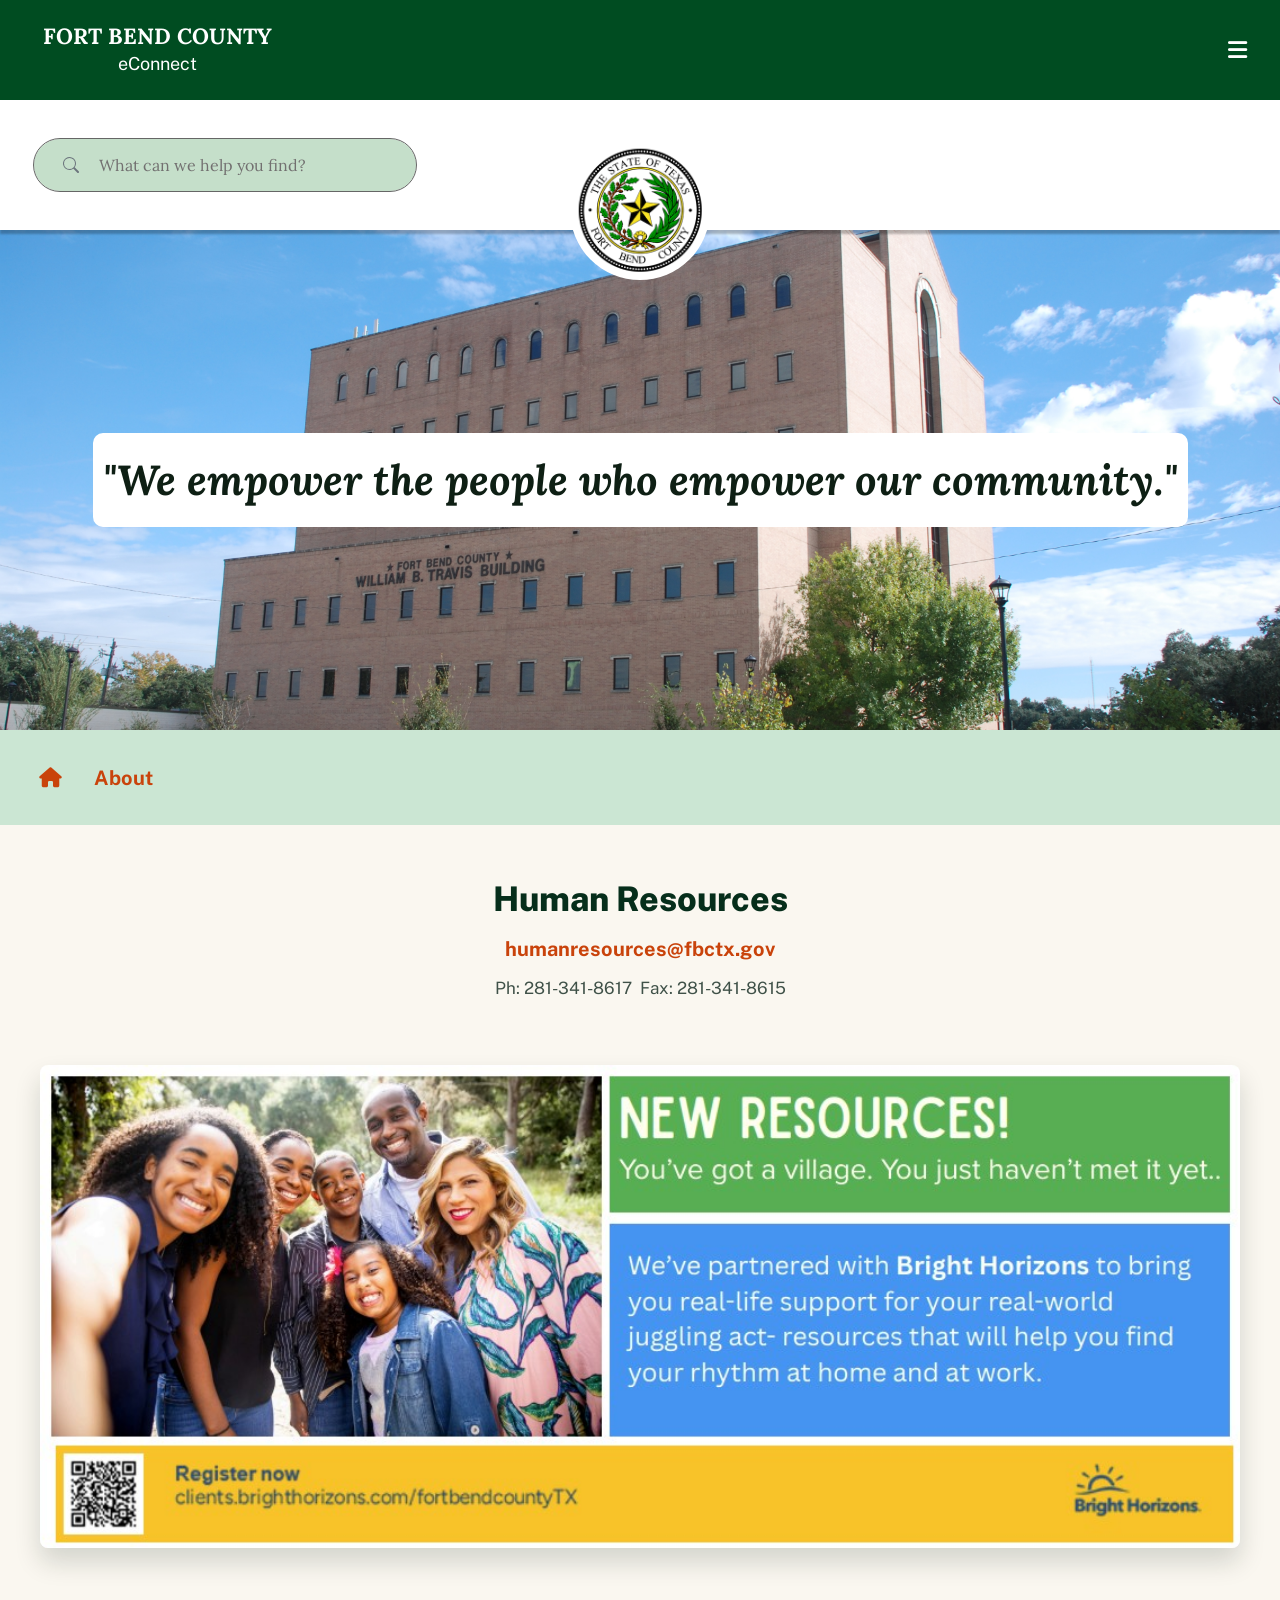
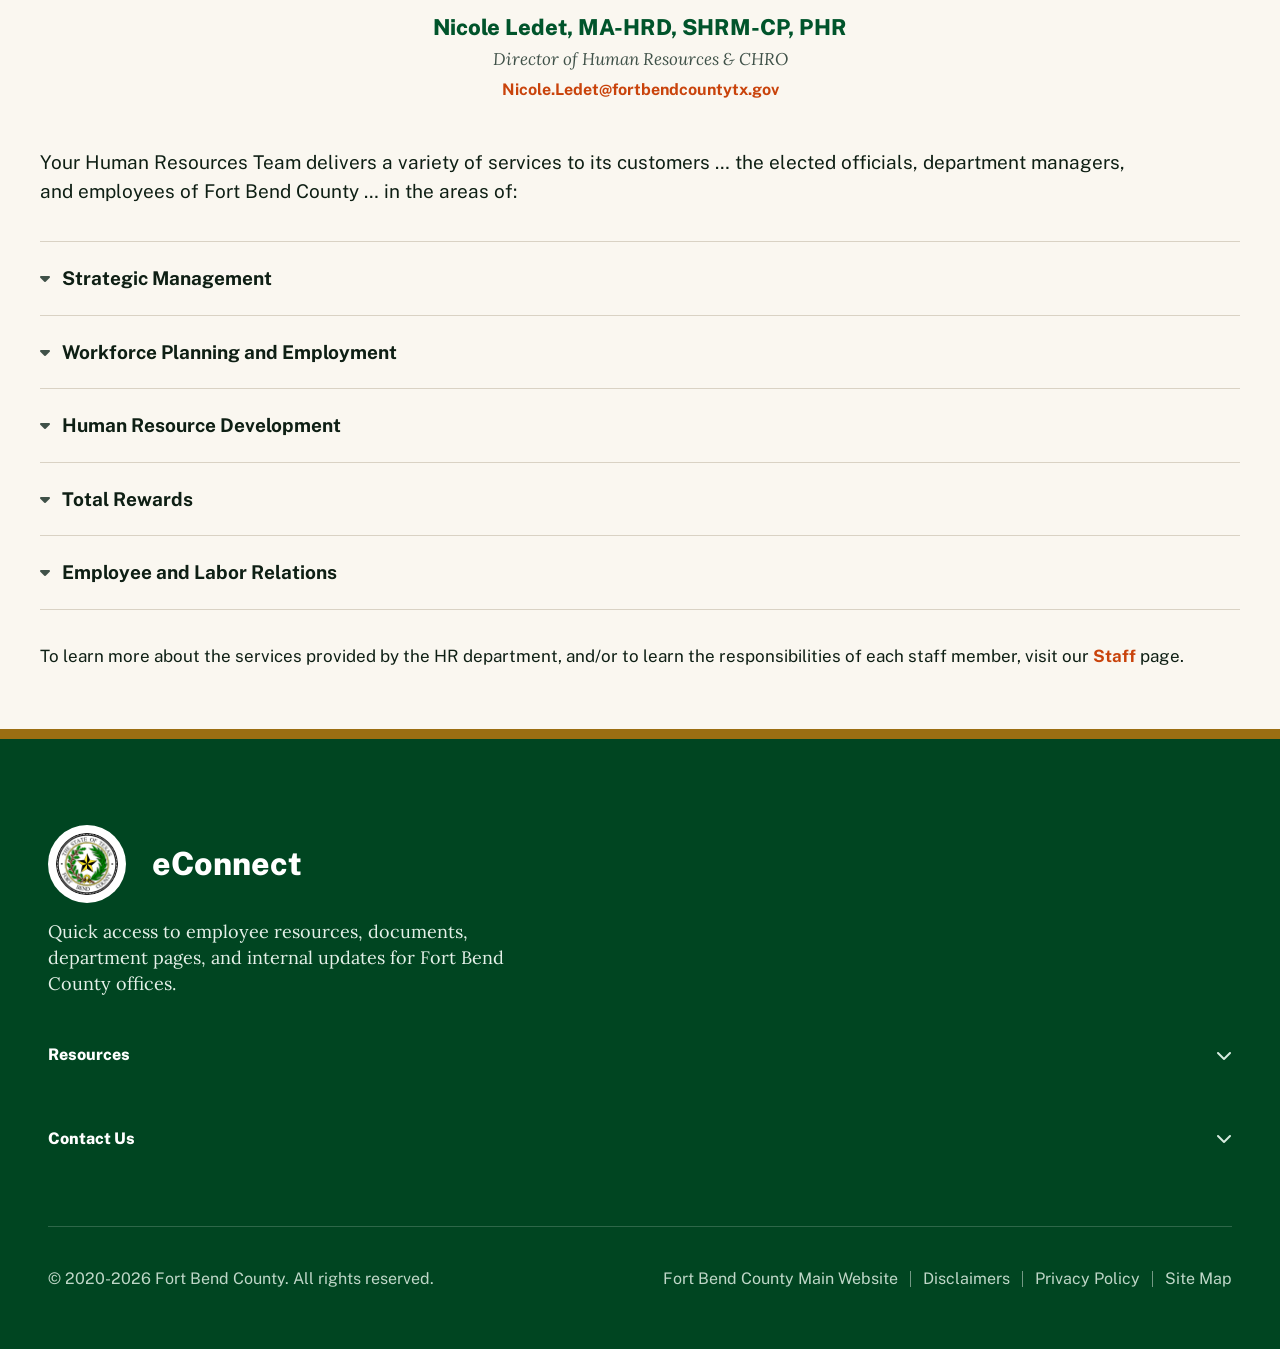
==== commit 42ed7828: "Add files via upload" ====
--- a/humanResources.html
+++ b/humanResources.html
@@ -20,8 +20,7 @@
         integrity="sha512-DTOQO9RWCH3ppGqcWaEA1BIZOC6xxalwEsw9c2QQeAIftl+Vegovlnee1c9QX4TctnWMn13TZye+giMm8e2LwA=="
         crossorigin="anonymous" referrerpolicy="no-referrer" />
     <link rel="stylesheet" href="./humanResource.css" />
-    <link rel="icon" href="./images/logo.jpg">
-    <title>Human Resources</title>
+    <title>eConnect</title>
 </head>
 
 <body>
@@ -157,8 +156,7 @@
                                 Security &amp; Emergency Management</a>
                         </div>
                         <div class="mega-menu_column">
-                            <a href="https://econnect.fortbendcountytx.gov/departments/human-resources/">Human
-                                Resources</a>
+                            <a href="./humanResources.html">Human Resources</a>
                             <a href="./informationTechnology.html">Information Technology</a>
                             <a href="https://econnect.fortbendcountytx.gov/departments/mail-center/">Mail Center</a>
                             <a href="https://econnect.fortbendcountytx.gov/departments/purchasing/">Purchasing</a>
@@ -542,7 +540,8 @@
                         <span class="language-flag_emoji" aria-hidden="true">🇰🇷</span>
                         <span>Korean</span>
                     </a>
-                    <a href="#">l🇲🇳</span>
+                    <a href="#">
+                        <span class="language-flag_emoji" aria-hidden="true">🇲🇳</span>
                         <span>Mongolian</span>
                     </a>
                     <a href="#">
@@ -704,14 +703,14 @@
 
     <main class="hr-page">
         <section class="hr-hero" aria-label="Human Resources">
-            <h1>"We empower the people <span>who empower our community.</span>"</h1>
+            <h1>"We empower the people who empower our community."</h1>
         </section>
 
         <nav class="hr-submenu" aria-label="Human Resources submenu">
             <a class="hr-submenu_home" href="./index.html" aria-label="Home">
                 <i class="fa-solid fa-house" aria-hidden="true"></i>
             </a>
-            <a href="#">About</a>
+            <a href="#hr-services-section">About</a>
         </nav>
 
         <section class="hr-contact-band" aria-labelledby="hr-contact-title">
@@ -728,18 +727,19 @@
         <section class="hr-director" aria-label="Director of Human Resources">
             <h3>Nicole Ledet, MA-HRD, SHRM-CP, PHR</h3>
             <p class="hr-director_title">Director of Human Resources &amp; CHRO</p>
-            <a class="hr-director_email" href="mailto:Nicole.Ledet@fortbendcountytx.gov">Nicole.Ledet@fortbendcountytx.gov</a>
+            <a class="hr-director_email"
+                href="mailto:Nicole.Ledet@fortbendcountytx.gov">Nicole.Ledet@fortbendcountytx.gov</a>
         </section>
 
-        <section class="hr-services" aria-labelledby="hr-services-title">
+        <section id="hr-services-section" class="hr-services" aria-labelledby="hr-services-title">
             <p id="hr-services-title" class="hr-services_intro">
                 Your Human Resources Team delivers a variety of services to its customers &hellip; the elected
                 officials, department managers, and employees of Fort Bend County &hellip; in the areas of:
             </p>
 
             <div class="hr-accordion">
-                <div class="hr-accordion_item open">
-                    <button class="hr-accordion_toggle" type="button" aria-expanded="true">
+                <div class="hr-accordion_item">
+                    <button class="hr-accordion_toggle" type="button" aria-expanded="false">
                         <i class="fa-solid fa-caret-up" aria-hidden="true"></i>
                         <span>Strategic Management</span>
                     </button>
@@ -750,8 +750,8 @@
                     </div>
                 </div>
 
-                <div class="hr-accordion_item open">
-                    <button class="hr-accordion_toggle" type="button" aria-expanded="true">
+                <div class="hr-accordion_item">
+                    <button class="hr-accordion_toggle" type="button" aria-expanded="false">
                         <i class="fa-solid fa-caret-up" aria-hidden="true"></i>
                         <span>Workforce Planning and Employment</span>
                     </button>
@@ -762,8 +762,8 @@
                     </div>
                 </div>
 
-                <div class="hr-accordion_item open">
-                    <button class="hr-accordion_toggle" type="button" aria-expanded="true">
+                <div class="hr-accordion_item">
+                    <button class="hr-accordion_toggle" type="button" aria-expanded="false">
                         <i class="fa-solid fa-caret-up" aria-hidden="true"></i>
                         <span>Human Resource Development</span>
                     </button>
@@ -775,8 +775,8 @@
                     </div>
                 </div>
 
-                <div class="hr-accordion_item open">
-                    <button class="hr-accordion_toggle" type="button" aria-expanded="true">
+                <div class="hr-accordion_item">
+                    <button class="hr-accordion_toggle" type="button" aria-expanded="false">
                         <i class="fa-solid fa-caret-up" aria-hidden="true"></i>
                         <span>Total Rewards</span>
                     </button>
@@ -787,8 +787,8 @@
                     </div>
                 </div>
 
-                <div class="hr-accordion_item open">
-                    <button class="hr-accordion_toggle" type="button" aria-expanded="true">
+                <div class="hr-accordion_item">
+                    <button class="hr-accordion_toggle" type="button" aria-expanded="false">
                         <i class="fa-solid fa-caret-up" aria-hidden="true"></i>
                         <span>Employee and Labor Relations</span>
                     </button>
--- a/humanResource.css
+++ b/humanResource.css
@@ -12,8 +12,8 @@
 #fortbend {
     font-family: "Lora", serif;
     color: #FFFFFF;
-    margin-left: 50px;
-    font-size: 28px;
+    margin-left: clamp(20px, 2.6vw, 50px);
+    font-size: clamp(22px, 1.46vw, 28px);
     font-weight: 700;
     line-height: 1.2;
     margin-bottom: 0;
@@ -22,8 +22,8 @@
 
 #econnect {
     color: #FFFFFF;
-    margin-left: 50px;
-    font-size: 26px;
+    margin-left: clamp(20px, 2.6vw, 50px);
+    font-size: clamp(18px, 1.36vw, 26px);
     line-height: 1.5;
     letter-spacing: 0;
     margin-bottom: 0;
@@ -31,7 +31,7 @@
 }
 
 .title {
-    padding: 15px;
+    padding: clamp(10px, 0.79vw, 15px);
     cursor: pointer;
 }
 
@@ -51,7 +51,7 @@
 }
 
 .header {
-    min-height: 135px;
+    min-height: clamp(100px, 7.04vw, 135px);
     display: flex;
     background-color: #004C21;
     flex-direction: row;
@@ -71,12 +71,12 @@
 }
 
 .navigation {
-    margin-right: 70px;
+    margin-right: clamp(16px, 3.65vw, 70px);
     display: flex;
     align-items: stretch;
     align-self: stretch;
     justify-content: flex-end;
-    gap: 18px;
+    gap: clamp(2px, 0.94vw, 18px);
     width: auto;
 }
 
@@ -86,12 +86,12 @@
     align-items: center;
     justify-content: center;
     gap: 8px;
-    padding: 20px;
+    padding: clamp(10px, 1.05vw, 20px);
     border: 0;
     background-color: transparent;
     color: #ffffff;
     font-family: "Public Sans", sans-serif;
-    font-size: 19px;
+    font-size: clamp(15px, 0.99vw, 19px);
     font-weight: 700;
     line-height: 1;
     text-decoration: none;
@@ -171,23 +171,27 @@
 }
 
 .header2 {
-    height: 130px;
+    --utility-seal-size: clamp(140px, 8.34vw, 160px);
+    --utility-seal-clearance: clamp(16px, 1.25vw, 24px);
     min-height: 130px;
-    padding: 20px 50px;
-    display: flex;
-    align-items: flex-start;
-    justify-content: space-between;
+    padding: 20px clamp(24px, 2.61vw, 50px);
+    display: grid;
+    grid-template-columns: minmax(0, 1fr) minmax(0, 1fr);
+    align-items: center;
+    column-gap: calc(var(--utility-seal-size) + var(--utility-seal-clearance));
     position: relative;
     background-color: #ffffff;
     z-index: 5;
     box-shadow: 0 4px 2px rgba(0, 0, 0, 0.25);
+    overflow: visible;
 }
 
 .search-wrapper {
+    grid-column: 1;
+    justify-self: start;
     position: relative;
-    width: min(38vw, 725px);
-    min-width: 280px;
-    margin-top: 20px;
+    width: min(30vw, 620px);
+    min-width: 220px;
 }
 
 
@@ -212,6 +216,8 @@
     font-family: "Lora", serif;
     letter-spacing: 0;
     margin: 0;
+    overflow: hidden;
+    text-overflow: ellipsis;
 }
 
 #search-input::placeholder {
@@ -222,17 +228,21 @@
 }
 
 .heading-buttons {
+    grid-column: 2;
+    justify-self: end;
     display: flex;
     flex-direction: row;
-    align-items: center;
-    gap: 30px;
-    margin-top: 20px;
-    margin-right: 0;
+    flex-wrap: nowrap;
+    align-items: center;
+    gap: clamp(10px, 0.84vw, 16px);
+    max-width: 100%;
 }
 
 .heading-buttons button,
 .heading-buttons a.time-entry,
 .heading-buttons a.self-service {
+    flex-shrink: 0;
+    white-space: nowrap;
     border: none;
     color: #ffffff;
     background-color: #C9430B;
@@ -240,9 +250,9 @@
     display: inline-flex;
     align-items: center;
     justify-content: center;
-    gap: 14px;
-    padding: 15px 30px;
-    font-size: 18px;
+    gap: clamp(8px, 0.53vw, 10px);
+    padding: clamp(10px, 0.79vw, 15px) clamp(14px, 1.15vw, 22px);
+    font-size: clamp(15px, 0.94vw, 18px);
     font-weight: 800;
     letter-spacing: 0;
     text-decoration: none;
@@ -251,8 +261,9 @@
 }
 
 .heading-button_icon {
-    font-size: 18px;
+    font-size: clamp(15px, 0.94vw, 18px);
     line-height: 1;
+    flex-shrink: 0;
 }
 
 .heading-buttons button:hover,
@@ -261,33 +272,26 @@
     background: #004C21;
 }
 
-.self-service {
-    width: 303px;
-    height: 54px;
-}
-
-.time-entry {
-    width: 204px;
-    height: 54px;
+.self-service,
+.time-entry,
+.language {
+    height: clamp(46px, 2.82vw, 54px);
 }
 
 .time-entry span,
 .self-service span,
 .language span {
-    font-size: 16px;
+    font-size: clamp(13px, 0.84vw, 16px);
+    white-space: nowrap;
 }
 
 .language-dropdown {
     position: relative;
-}
-
-.language {
-    width: 194px;
-    height: 54px;
+    flex-shrink: 0;
 }
 
 .language-chevron {
-    font-size: 16px;
+    font-size: clamp(13px, 0.84vw, 16px);
     transition: transform 0.2s ease-out;
 }
 
@@ -386,17 +390,17 @@
 .center-logo {
     position: absolute;
     left: 50%;
-    top: 20px;
-    bottom: auto;
+    top: auto;
+    bottom: -50px;
     transform: translateX(-50%);
-    width: 160px;
-    height: 160px;
+    width: var(--utility-seal-size);
+    height: var(--utility-seal-size);
     z-index: 10;
 }
 
 .logo {
-    width: 140px;
-    height: 140px;
+    width: 87.5%;
+    height: 87.5%;
     position: absolute;
     left: 50%;
     top: 50%;
@@ -406,8 +410,6 @@
 
 .seal-bar {
     background-color: rgb(255, 255, 255);
-    width: 160px;
-    height: 160px;
     position: absolute;
     border-radius: 50%;
     inset: 0;
@@ -462,28 +464,27 @@
     transform: rotate(180deg);
 }
 
-/* ---------- Human Resources page ---------- */
 
 .hr-page {
     background-color: #FAF7F0;
 }
 
 .hr-hero {
-    min-height: 340px;
+    min-height: 500px;
     display: flex;
     align-items: center;
     justify-content: center;
     padding: 40px;
-    background-image: linear-gradient(rgba(0, 61, 33, 0.86), rgba(0, 61, 33, 0.86)), url("./images/office2.png");
+    background-image: url("./images/william-travis.jpg");
     background-repeat: no-repeat;
-    background-position: center;
+    background-position: center center;
     background-size: cover;
 }
 
 .hr-hero h1 {
     max-width: 1100px;
     margin: 0;
-    color: #ffffff;
+    color: #0E1F14;
     font-family: "Lora", serif;
     font-style: italic;
     font-size: 42px;
@@ -491,6 +492,9 @@
     line-height: 1.3;
     text-align: center;
     animation: moveLeft 1s ease forwards;
+    background-color: #FFFFFF;
+    padding: 20px 10px;
+    border-radius: 10px;
 }
 
 .hr-hero h1 span {
@@ -721,8 +725,6 @@
     height: 10px;
     background-color: #9B6E12;
 }
-
-/* ---------- Footer (shared) ---------- */
 
 .site-footer {
     background-color: #004521;
@@ -853,92 +855,13 @@
     display: none;
 }
 
-/* ---------- Responsive ---------- */
-
-@media (max-width: 768px) {
-    .navigation {
-        margin-right: 30px;
-        gap: 6px;
-    }
-
-    .header2 {
-        height: auto;
-        min-height: auto;
-        flex-wrap: wrap;
-        justify-content: center;
-        padding: 20px;
-        gap: 18px;
-        row-gap: 18px;
-    }
-
-    .search-wrapper {
-        order: 2;
-        width: 100%;
-        max-width: 520px;
-        min-width: 0;
-        margin-top: 0;
-    }
-
-    .heading-buttons {
-        order: 3;
-        width: 100%;
-        flex-wrap: wrap;
-        justify-content: center;
-        margin-top: 0;
-        gap: 14px;
-    }
-
-    .self-service,
-    .time-entry,
-    .language {
-        width: auto;
-        height: 46px;
-        padding: 12px 22px;
-    }
-
-    .site-footer_content {
-        grid-template-columns: 1fr;
-        gap: 48px;
-    }
-
-    .site-footer_brand p {
-        margin-left: 0;
-    }
-
-    .header {
-        flex-wrap: wrap;
-        min-height: auto;
-        padding: 8px 0;
-    }
-
-    .title {
-        display: flex;
-        align-items: center;
-        gap: 12px;
-        padding: 10px 20px;
-    }
-
-    .title-logo {
-        display: block;
-        width: 64px;
-        height: 64px;
-        flex: 0 0 auto;
-        padding: 8px;
-        background-color: #ffffff;
-        border-radius: 50%;
-        object-fit: contain;
-    }
-
-    #fortbend,
-    #econnect {
-        margin-left: 0;
-        text-align: left;
-    }
-
-    .center-logo {
-        display: none;
-    }
-
+/*
+   Compact desktop/tablet — up to 1400px
+   Matches script.js's mobileNavQuery (max-width: 1400px), which relocates
+   .heading-buttons into the nav drawer. The drawer + footer collapse below
+   must activate at the same width or the relocated content overflows.
+*/
+@media (max-width: 1400px) {
     .nav-toggle {
         display: inline-flex;
     }
@@ -1004,6 +927,12 @@
         width: 100%;
     }
 
+    .navigation .time-entry span,
+    .navigation .self-service span,
+    .navigation .language span {
+        font-size: 16px;
+    }
+
     .nav-item:hover .mega-menu,
     .nav-item:focus-within .mega-menu {
         display: none;
@@ -1033,104 +962,13 @@
         font-size: 16px;
     }
 
-    #fortbend {
+    .site-footer_content {
+        grid-template-columns: 1fr;
+        gap: 48px;
+    }
+
+    .site-footer_brand p {
         margin-left: 0;
-        font-size: 19px;
-    }
-
-    #econnect {
-        margin-left: 0;
-        font-size: 16px;
-    }
-
-    .search-wrapper {
-        width: 100%;
-    }
-
-    #search-input {
-        height: 48px;
-        padding-left: 55px;
-        font-size: 16px;
-    }
-
-    .heading-buttons {
-        gap: 10px;
-    }
-
-    .self-service,
-    .time-entry,
-    .language {
-        height: 44px;
-        padding: 10px 18px;
-    }
-
-    .self-service span,
-    .time-entry span,
-    .language span {
-        font-size: 16px;
-    }
-
-    .hr-hero {
-        min-height: 220px;
-        padding: 30px 24px;
-    }
-
-    .hr-hero h1 {
-        font-size: 26px;
-    }
-
-    .hr-submenu {
-        min-height: auto;
-        flex-wrap: wrap;
-        row-gap: 14px;
-        column-gap: 22px;
-        padding: 16px 18px;
-        overflow-x: visible;
-    }
-
-    .hr-contact-band {
-        padding: 40px 24px 20px;
-    }
-
-    .hr-contact-band h2 {
-        font-size: 26px;
-    }
-
-    .hr-promo {
-        padding: 0 24px 20px;
-    }
-
-    .hr-director {
-        padding: 0 24px;
-    }
-
-    .hr-services {
-        padding: 36px 24px 48px;
-    }
-
-    .site-footer {
-        padding: 56px 24px 40px;
-    }
-
-    .site-footer_brand-header {
-        gap: 18px;
-    }
-
-    .site-footer_links {
-        grid-template-columns: 1fr 1fr;
-        gap: 18px 24px;
-    }
-
-    .site-footer_bottom {
-        flex-direction: column;
-        align-items: flex-start;
-        gap: 16px;
-        margin-top: 40px;
-    }
-
-    .site-footer_legal {
-        flex-wrap: wrap;
-        gap: 4px 0;
     }
 
     .site-footer_accordion-toggle {
@@ -1175,6 +1013,184 @@
     }
 }
 
+/*
+   Mobile — up to 768px
+*/
+@media (max-width: 768px) {
+    .header2 {
+        height: auto;
+        min-height: auto;
+        grid-template-columns: minmax(0, 1fr);
+        flex-wrap: wrap;
+        justify-content: center;
+        padding: 20px;
+        column-gap: 0;
+        gap: 18px;
+        row-gap: 18px;
+    }
+
+    .search-wrapper {
+        order: 2;
+        grid-column: 1 / -1;
+        justify-self: center;
+        width: 100%;
+        max-width: 520px;
+        min-width: 0;
+        margin-top: 0;
+    }
+
+    .heading-buttons {
+        order: 3;
+        width: 100%;
+        flex-wrap: wrap;
+        justify-content: center;
+        margin-top: 0;
+        gap: 14px;
+    }
+
+    .self-service,
+    .time-entry,
+    .language {
+        width: auto;
+        height: 46px;
+        padding: 12px 22px;
+    }
+
+    .header {
+        flex-wrap: wrap;
+        min-height: auto;
+        padding: 8px 0;
+    }
+
+    .title {
+        display: flex;
+        align-items: center;
+        gap: 12px;
+        padding: 10px 20px;
+    }
+
+    .title-logo {
+        display: block;
+        width: 64px;
+        height: 64px;
+        flex: 0 0 auto;
+        padding: 8px;
+        background-color: #ffffff;
+        border-radius: 50%;
+        object-fit: contain;
+    }
+
+    #fortbend,
+    #econnect {
+        margin-left: 0;
+        text-align: left;
+    }
+
+    .center-logo {
+        display: none;
+    }
+
+    #fortbend {
+        margin-left: 0;
+        font-size: 19px;
+    }
+
+    #econnect {
+        margin-left: 0;
+        font-size: 16px;
+    }
+
+    .search-wrapper {
+        width: 100%;
+    }
+
+    #search-input {
+        height: 48px;
+        padding-left: 55px;
+        font-size: 16px;
+    }
+
+    .heading-buttons {
+        gap: 10px;
+    }
+
+    .self-service,
+    .time-entry,
+    .language {
+        height: 44px;
+        padding: 10px 18px;
+    }
+
+    .self-service span,
+    .time-entry span,
+    .language span {
+        font-size: 16px;
+    }
+
+    .hr-hero {
+        min-height: 220px;
+        padding: 30px 24px;
+    }
+
+    .hr-hero h1 {
+        font-size: 26px;
+    }
+
+    .hr-submenu {
+        min-height: auto;
+        flex-wrap: wrap;
+        row-gap: 14px;
+        column-gap: 22px;
+        padding: 16px 18px;
+        overflow-x: visible;
+    }
+
+    .hr-contact-band {
+        padding: 40px 24px 20px;
+    }
+
+    .hr-contact-band h2 {
+        font-size: 26px;
+    }
+
+    .hr-promo {
+        padding: 0 24px 20px;
+    }
+
+    .hr-director {
+        padding: 0 24px;
+    }
+
+    .hr-services {
+        padding: 36px 24px 48px;
+    }
+
+    .site-footer {
+        padding: 56px 24px 40px;
+    }
+
+    .site-footer_brand-header {
+        gap: 18px;
+    }
+
+    .site-footer_links {
+        grid-template-columns: 1fr 1fr;
+        gap: 18px 24px;
+    }
+
+    .site-footer_bottom {
+        flex-direction: column;
+        align-items: flex-start;
+        gap: 16px;
+        margin-top: 40px;
+    }
+
+    .site-footer_legal {
+        flex-wrap: wrap;
+        gap: 4px 0;
+    }
+}
+
 @media (max-width: 480px) {
     .title {
         padding: 8px 14px;
@@ -1225,46 +1241,71 @@
     .site-footer_links {
         grid-template-columns: 1fr;
     }
-}
-.back-to-top {
-    position: fixed;
-    right: 28px;
-    bottom: 28px;
-    width: 50px;
-    height: 50px;
-    display: flex;
-    align-items: center;
-    justify-content: center;
-    background-color: #C9430B;
-    color: #ffffff;
-    border: none;
-    border-radius: 50%;
-    font-size: 20px;
-    cursor: pointer;
-    box-shadow: 0 10px 20px rgba(0, 0, 0, 0.25);
-    opacity: 0;
-    visibility: hidden;
-    transform: translateY(12px);
-    transition: opacity 0.25s ease-out, transform 0.25s ease-out, visibility 0.25s;
-    z-index: 999;
-}
-
-.back-to-top:hover {
-    background-color: #A8380A;
-}
-
-.back-to-top.visible {
-    opacity: 1;
-    visibility: visible;
-    transform: translateY(0);
-}
-
-@media (max-width: 600px) {
-    .back-to-top {
-        right: 16px;
-        bottom: 16px;
-        width: 44px;
-        height: 44px;
-        font-size: 17px;
-    }
-}
+}
+.back-to-top {
+    position: fixed;
+    right: 28px;
+    bottom: 28px;
+    width: 50px;
+    height: 50px;
+    display: flex;
+    align-items: center;
+    justify-content: center;
+    background-color: #C9430B;
+    color: #ffffff;
+    border: none;
+    border-radius: 50%;
+    font-size: 20px;
+    cursor: pointer;
+    box-shadow: 0 10px 20px rgba(0, 0, 0, 0.25);
+    opacity: 0;
+    visibility: hidden;
+    transform: translateY(12px);
+    transition: opacity 0.25s ease-out, transform 0.25s ease-out, visibility 0.25s;
+    z-index: 999;
+}
+
+.back-to-top:hover {
+    background-color: #A8380A;
+}
+
+.back-to-top.visible {
+    opacity: 1;
+    visibility: visible;
+    transform: translateY(0);
+}
+
+@media (max-width: 600px) {
+    .back-to-top {
+        right: 16px;
+        bottom: 16px;
+        width: 44px;
+        height: 44px;
+        font-size: 17px;
+    }
+}
+
+@media (min-width: 768px) {
+    .header2 {
+        min-height: 130px;
+        grid-template-columns: minmax(0, 1fr) minmax(0, 1fr);
+        padding: 20px clamp(24px, 2.61vw, 50px);
+        column-gap: calc(var(--utility-seal-size) + var(--utility-seal-clearance));
+    }
+
+    .search-wrapper {
+        grid-column: 1;
+        justify-self: start;
+        width: min(30vw, 620px);
+        min-width: 220px;
+        max-width: none;
+    }
+
+    .center-logo {
+        display: block;
+    }
+
+    .title-logo {
+        display: none;
+    }
+}
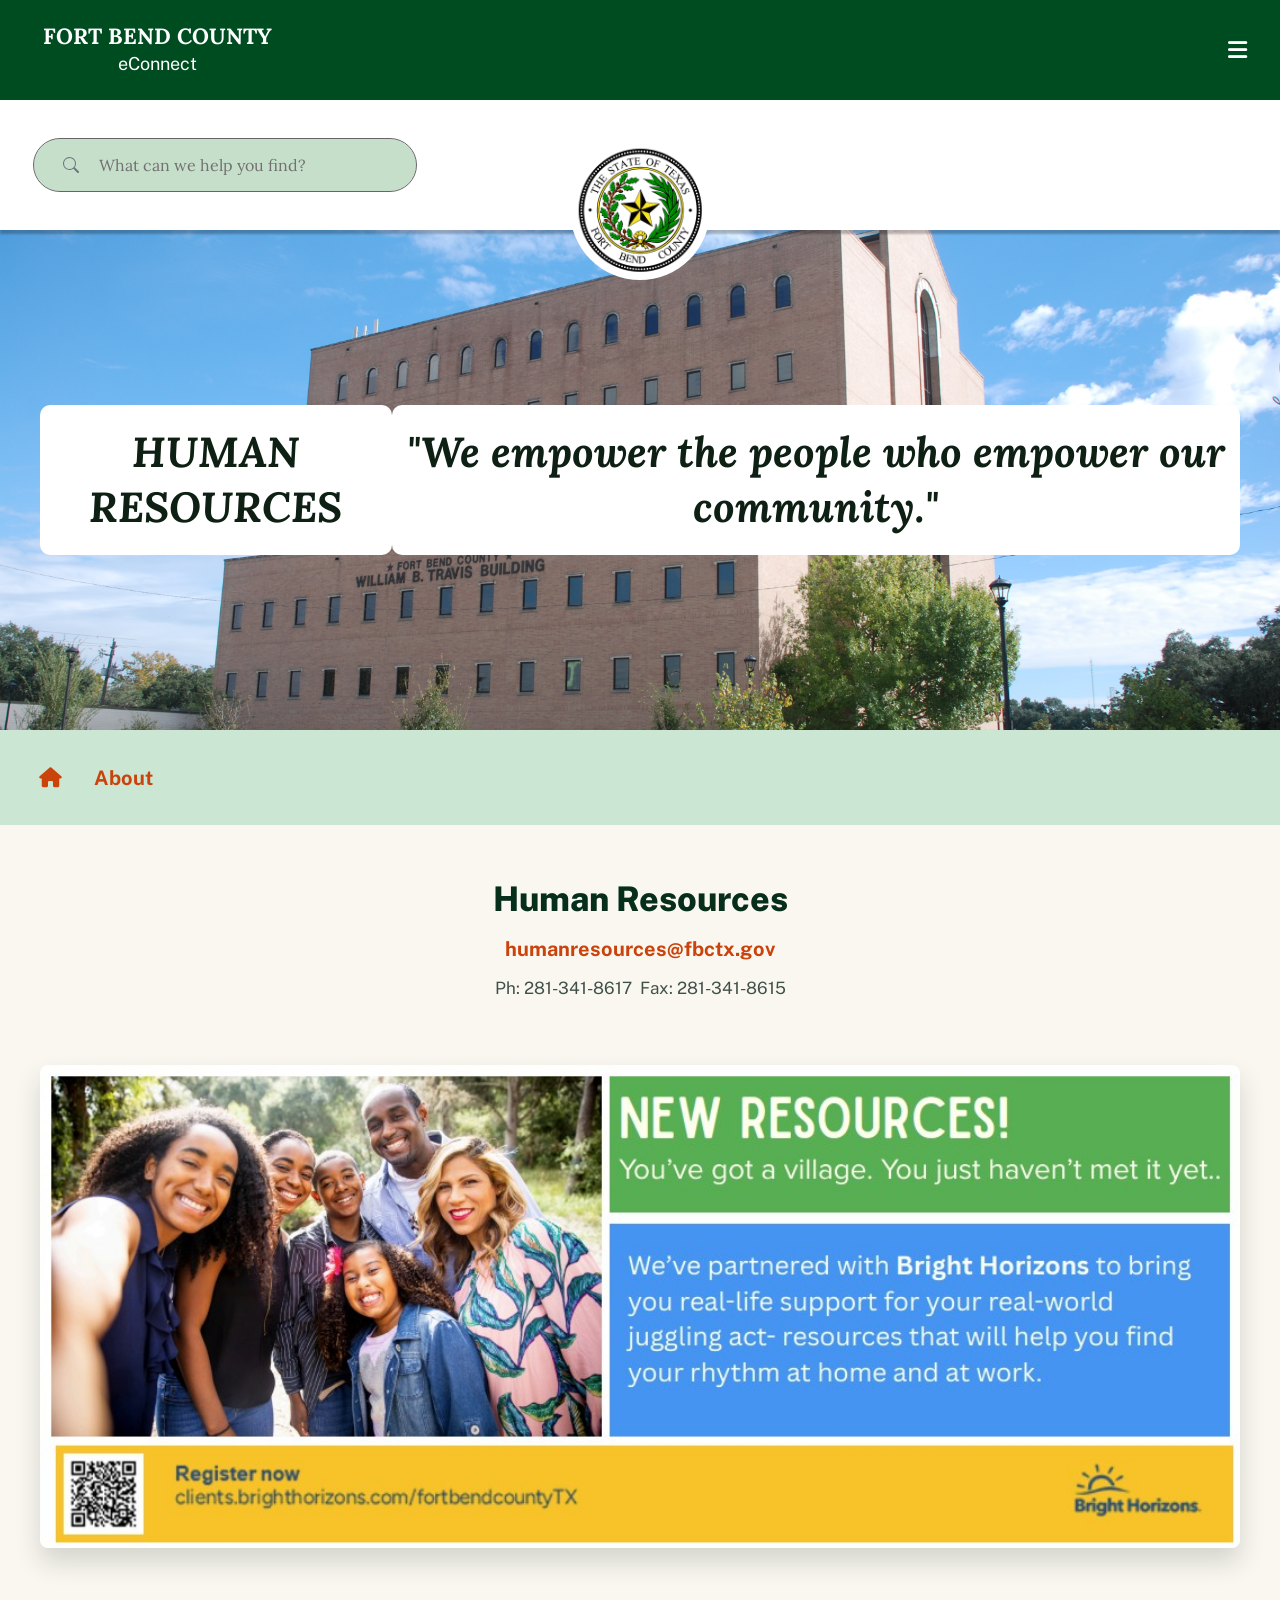
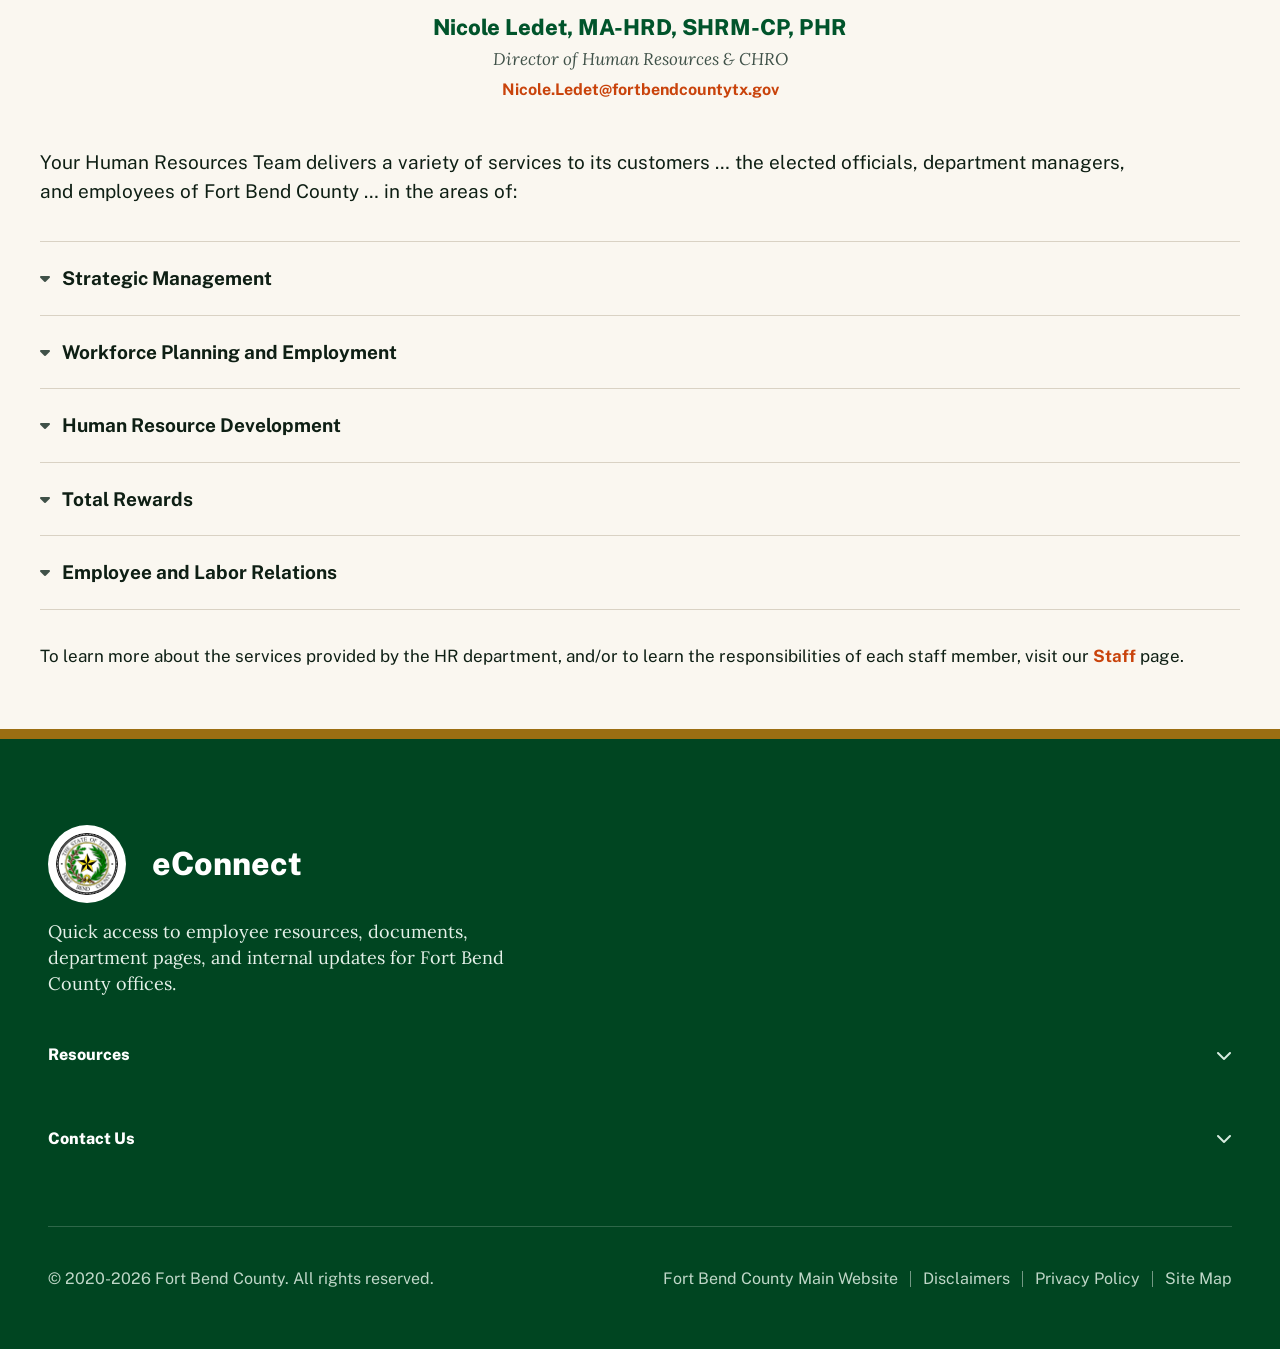
==== commit 39d2840e: "Update humanResources.html" ====
--- a/humanResources.html
+++ b/humanResources.html
@@ -703,6 +703,7 @@
 
     <main class="hr-page">
         <section class="hr-hero" aria-label="Human Resources">
+            <h1>HUMAN RESOURCES</h1>
             <h1>"We empower the people who empower our community."</h1>
         </section>
 
@@ -880,4 +881,4 @@
     <script src="./script.js"></script>
 </body>
 
-</html>+</html>
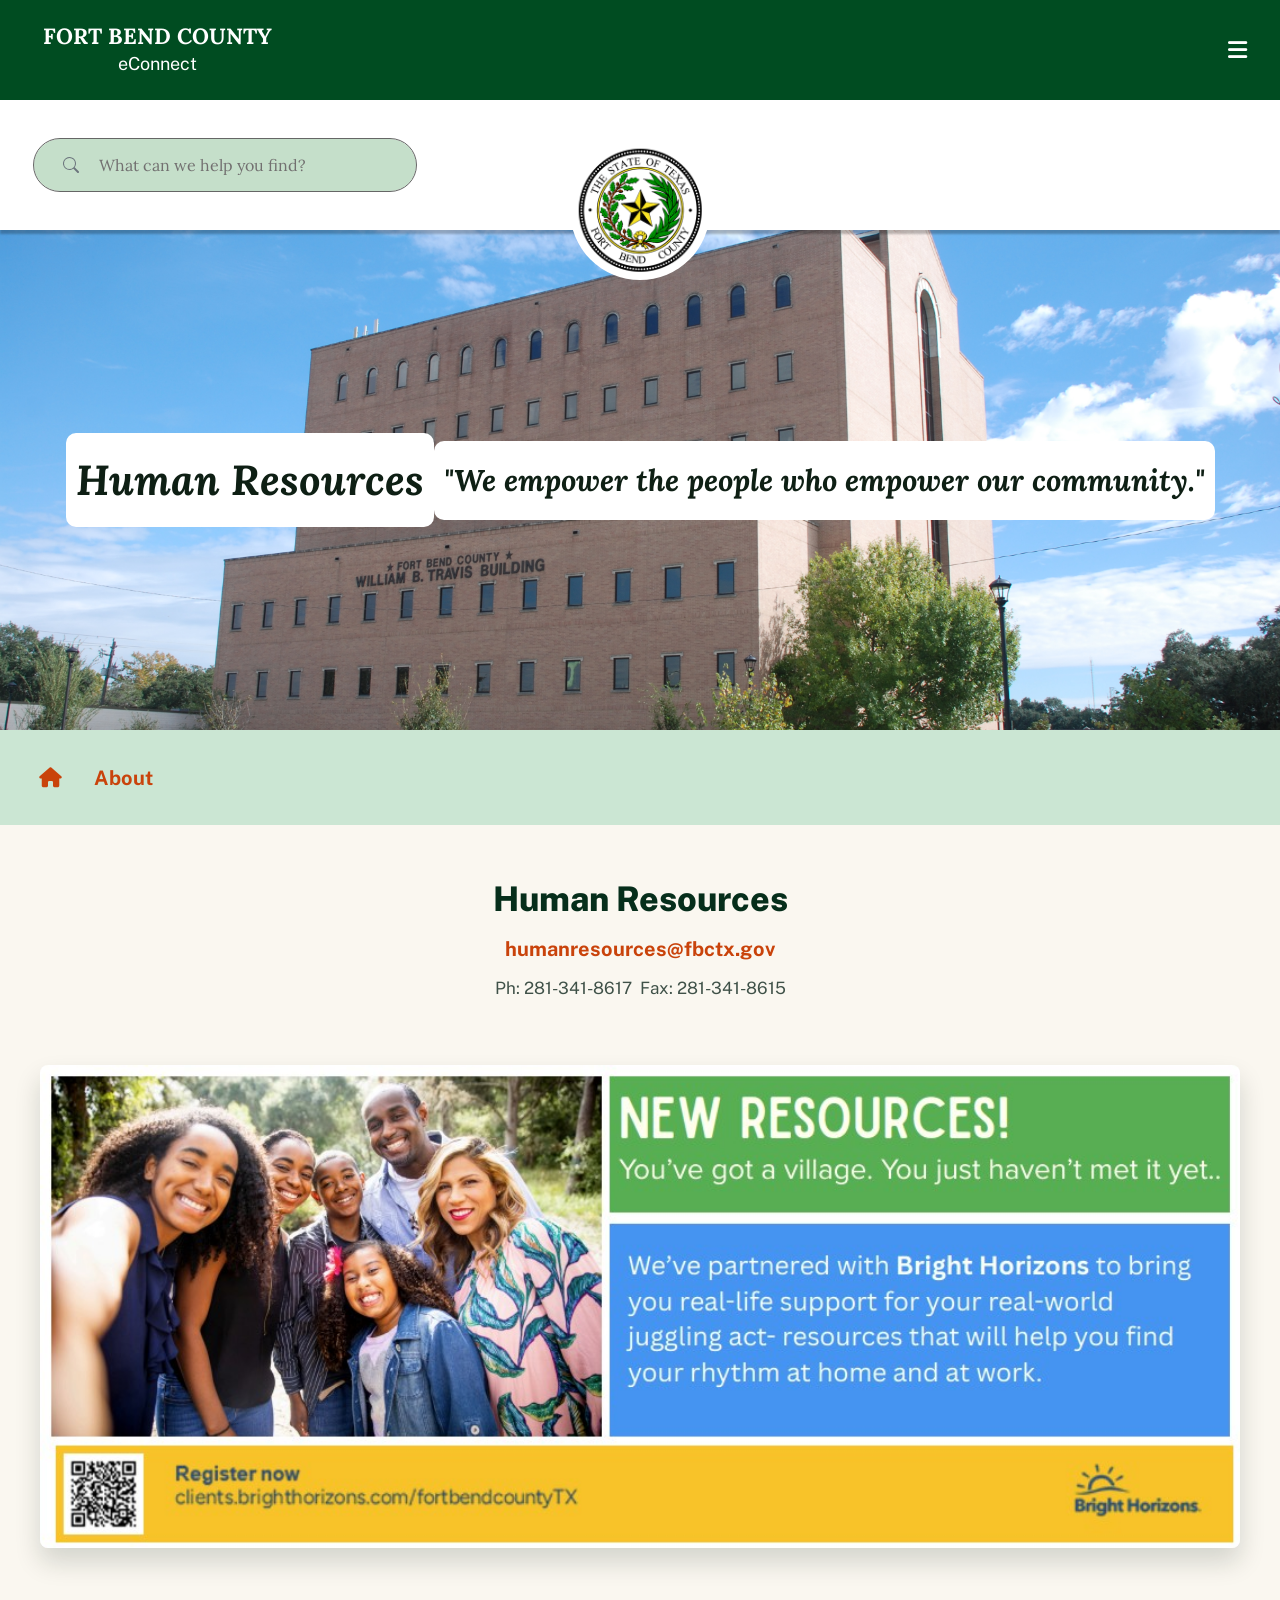
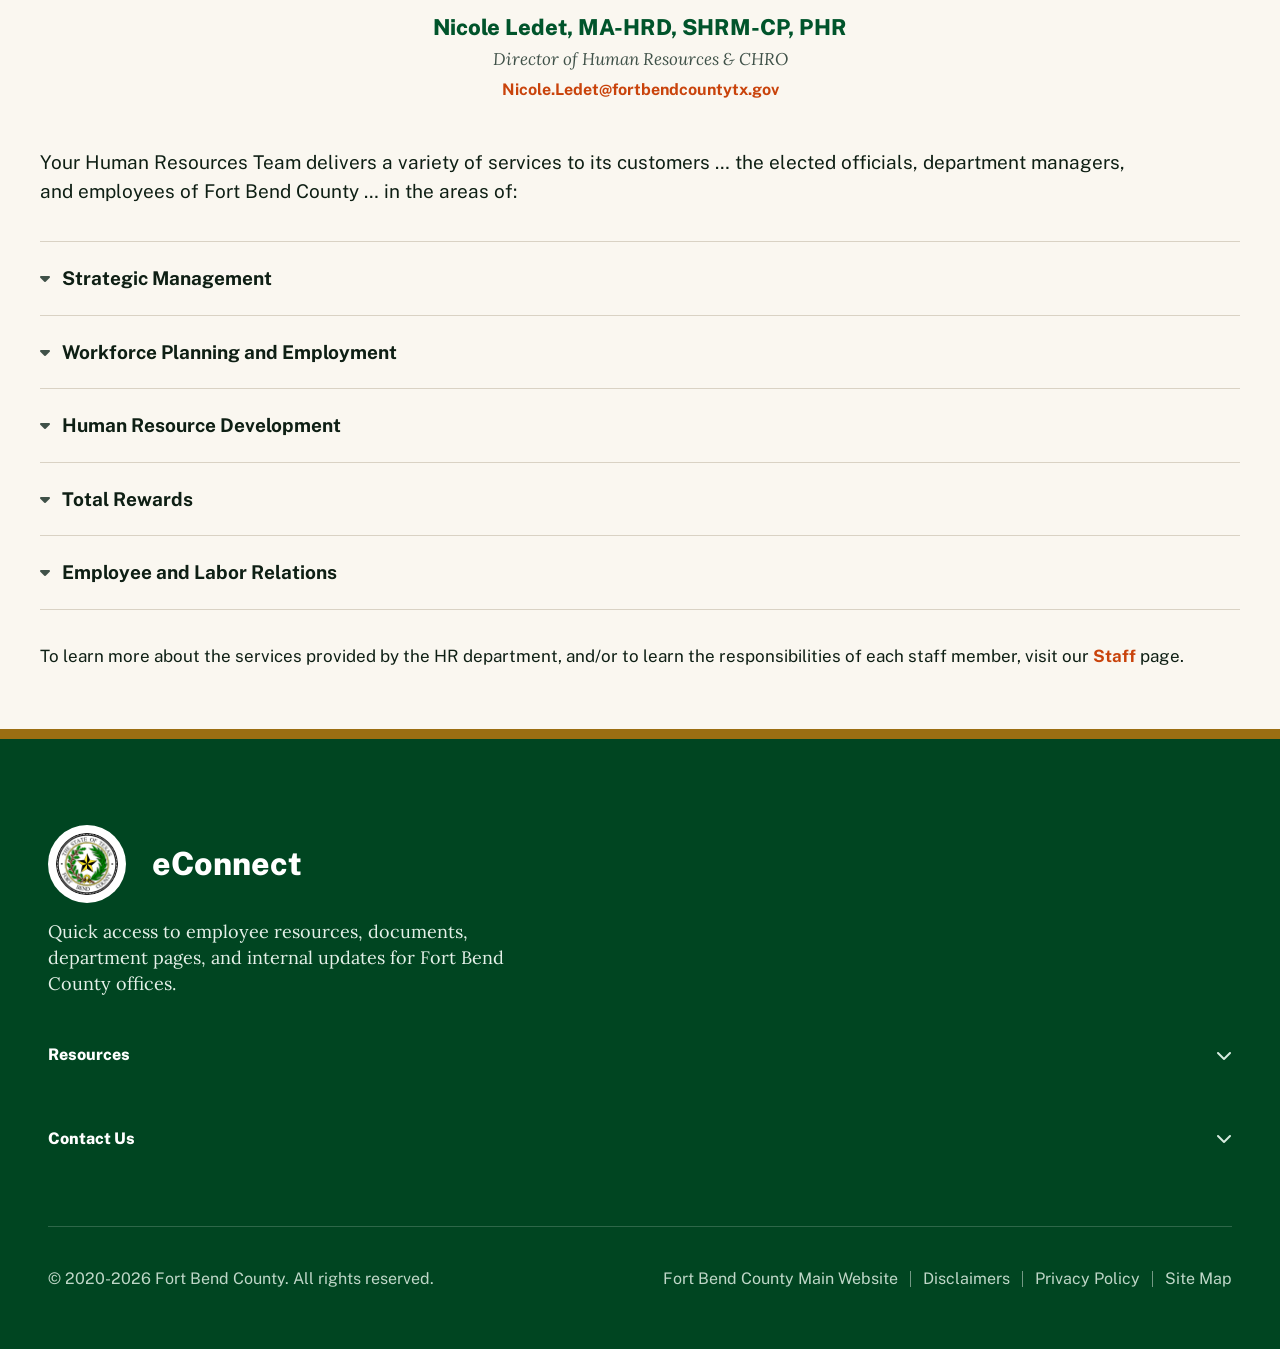
==== commit 42545f35: "Update print statement from 'Hello' to 'Goodbye'" ====
--- a/humanResources.html
+++ b/humanResources.html
@@ -703,8 +703,8 @@
 
     <main class="hr-page">
         <section class="hr-hero" aria-label="Human Resources">
-            <h1>HUMAN RESOURCES</h1>
-            <h1>"We empower the people who empower our community."</h1>
+            <h1>Human Resources</h1>
+            <h1 id="slogan">"We empower the people who empower our community."</h1>
         </section>
 
         <nav class="hr-submenu" aria-label="Human Resources submenu">
--- a/humanResource.css
+++ b/humanResource.css
@@ -497,8 +497,8 @@
     border-radius: 10px;
 }
 
-.hr-hero h1 span {
-    color: #7FC69A;
+#slogan {
+    font-size: 30px;
 }
 
 @keyframes moveLeft {
@@ -855,12 +855,6 @@
     display: none;
 }
 
-/*
-   Compact desktop/tablet — up to 1400px
-   Matches script.js's mobileNavQuery (max-width: 1400px), which relocates
-   .heading-buttons into the nav drawer. The drawer + footer collapse below
-   must activate at the same width or the relocated content overflows.
-*/
 @media (max-width: 1400px) {
     .nav-toggle {
         display: inline-flex;
@@ -1013,9 +1007,6 @@
     }
 }
 
-/*
-   Mobile — up to 768px
-*/
 @media (max-width: 768px) {
     .header2 {
         height: auto;
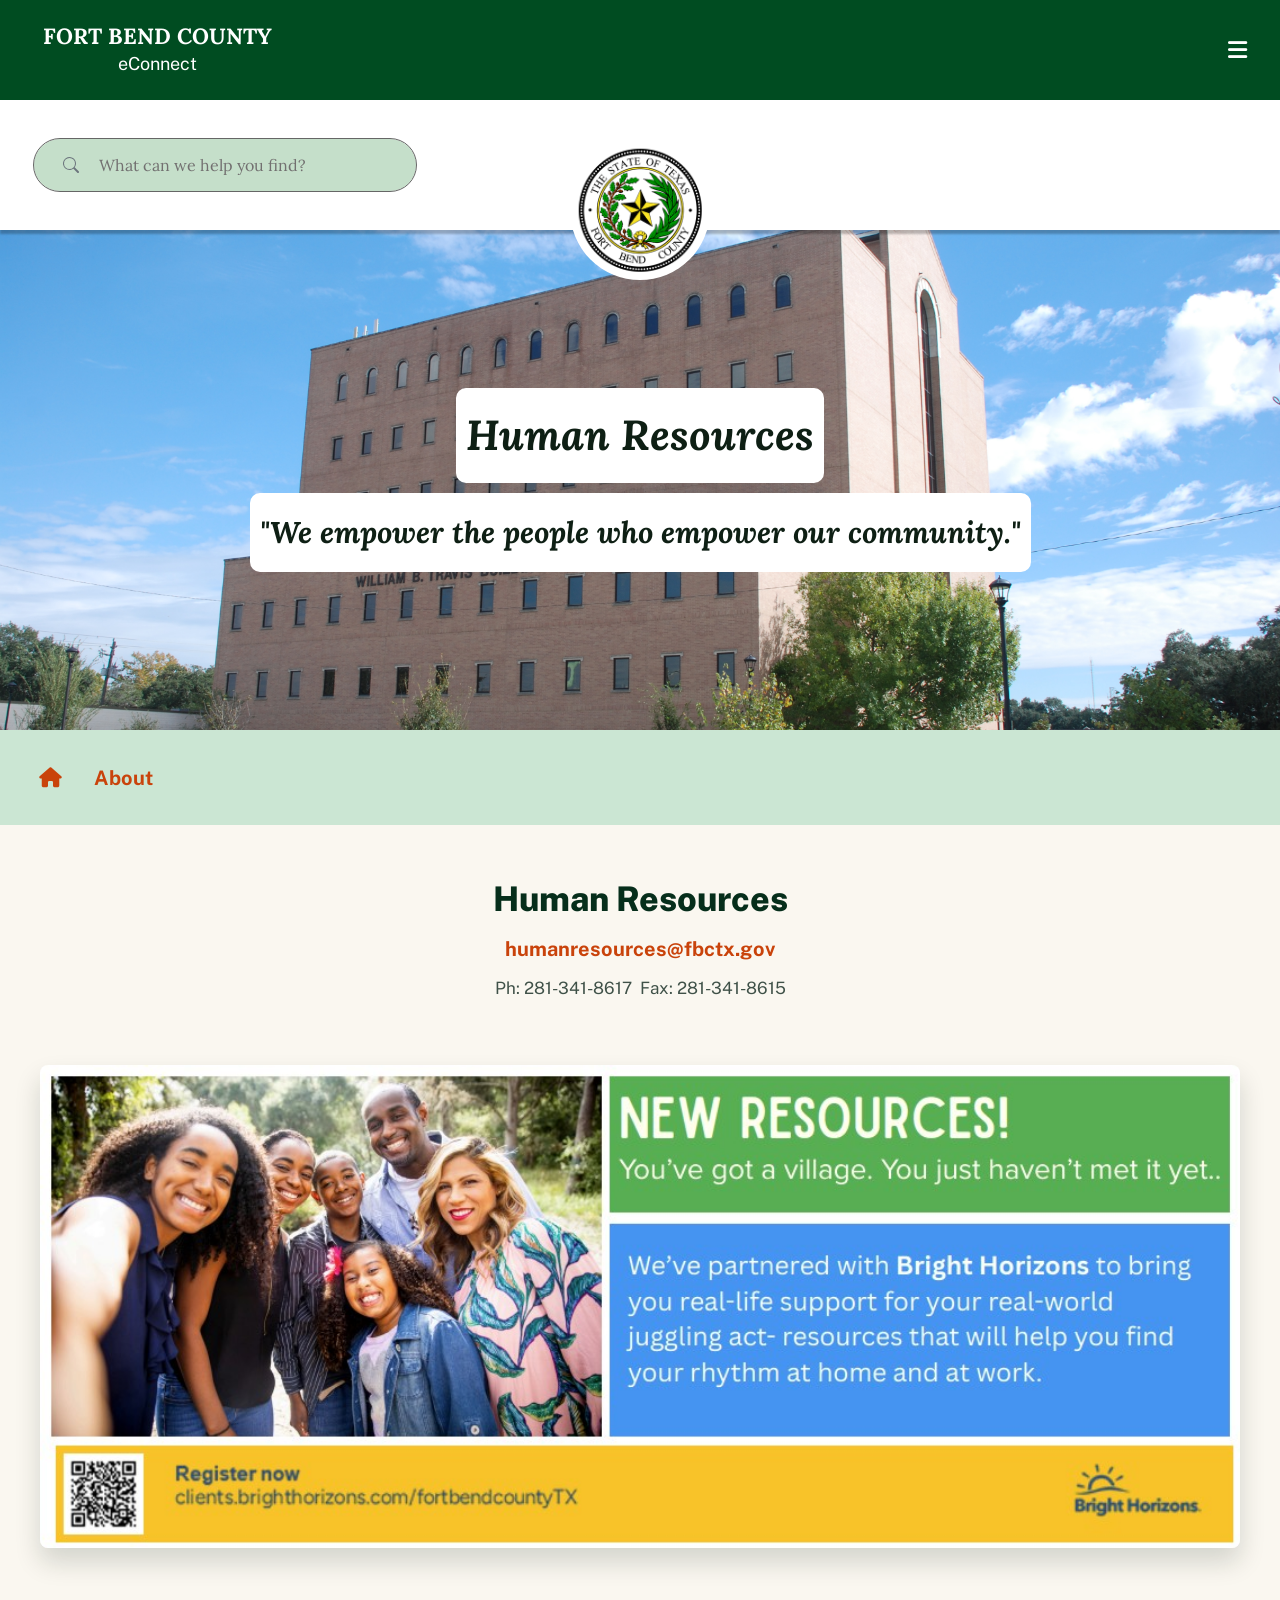
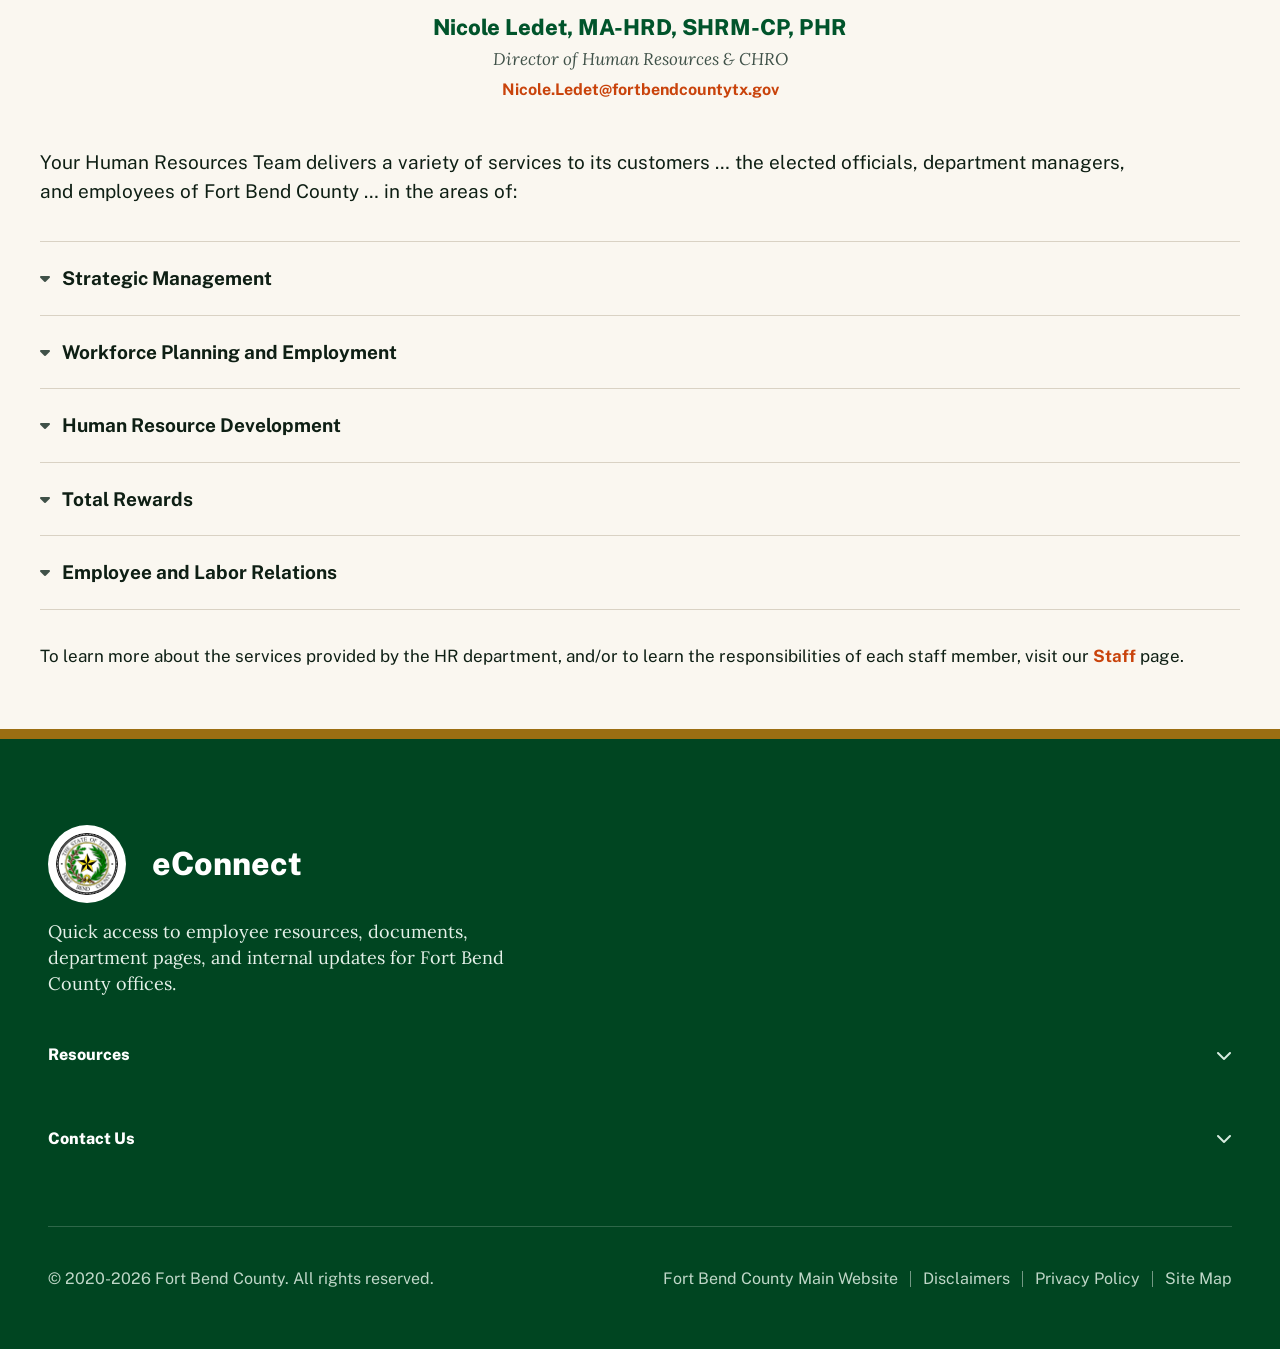
==== commit 9c1ebefc: "Add files via upload" ====
--- a/humanResources.html
+++ b/humanResources.html
@@ -881,4 +881,4 @@
     <script src="./script.js"></script>
 </body>
 
-</html>
+</html>
--- a/humanResource.css
+++ b/humanResource.css
@@ -472,6 +472,8 @@
 .hr-hero {
     min-height: 500px;
     display: flex;
+    flex-direction: column;
+    gap: 10px;
     align-items: center;
     justify-content: center;
     padding: 40px;
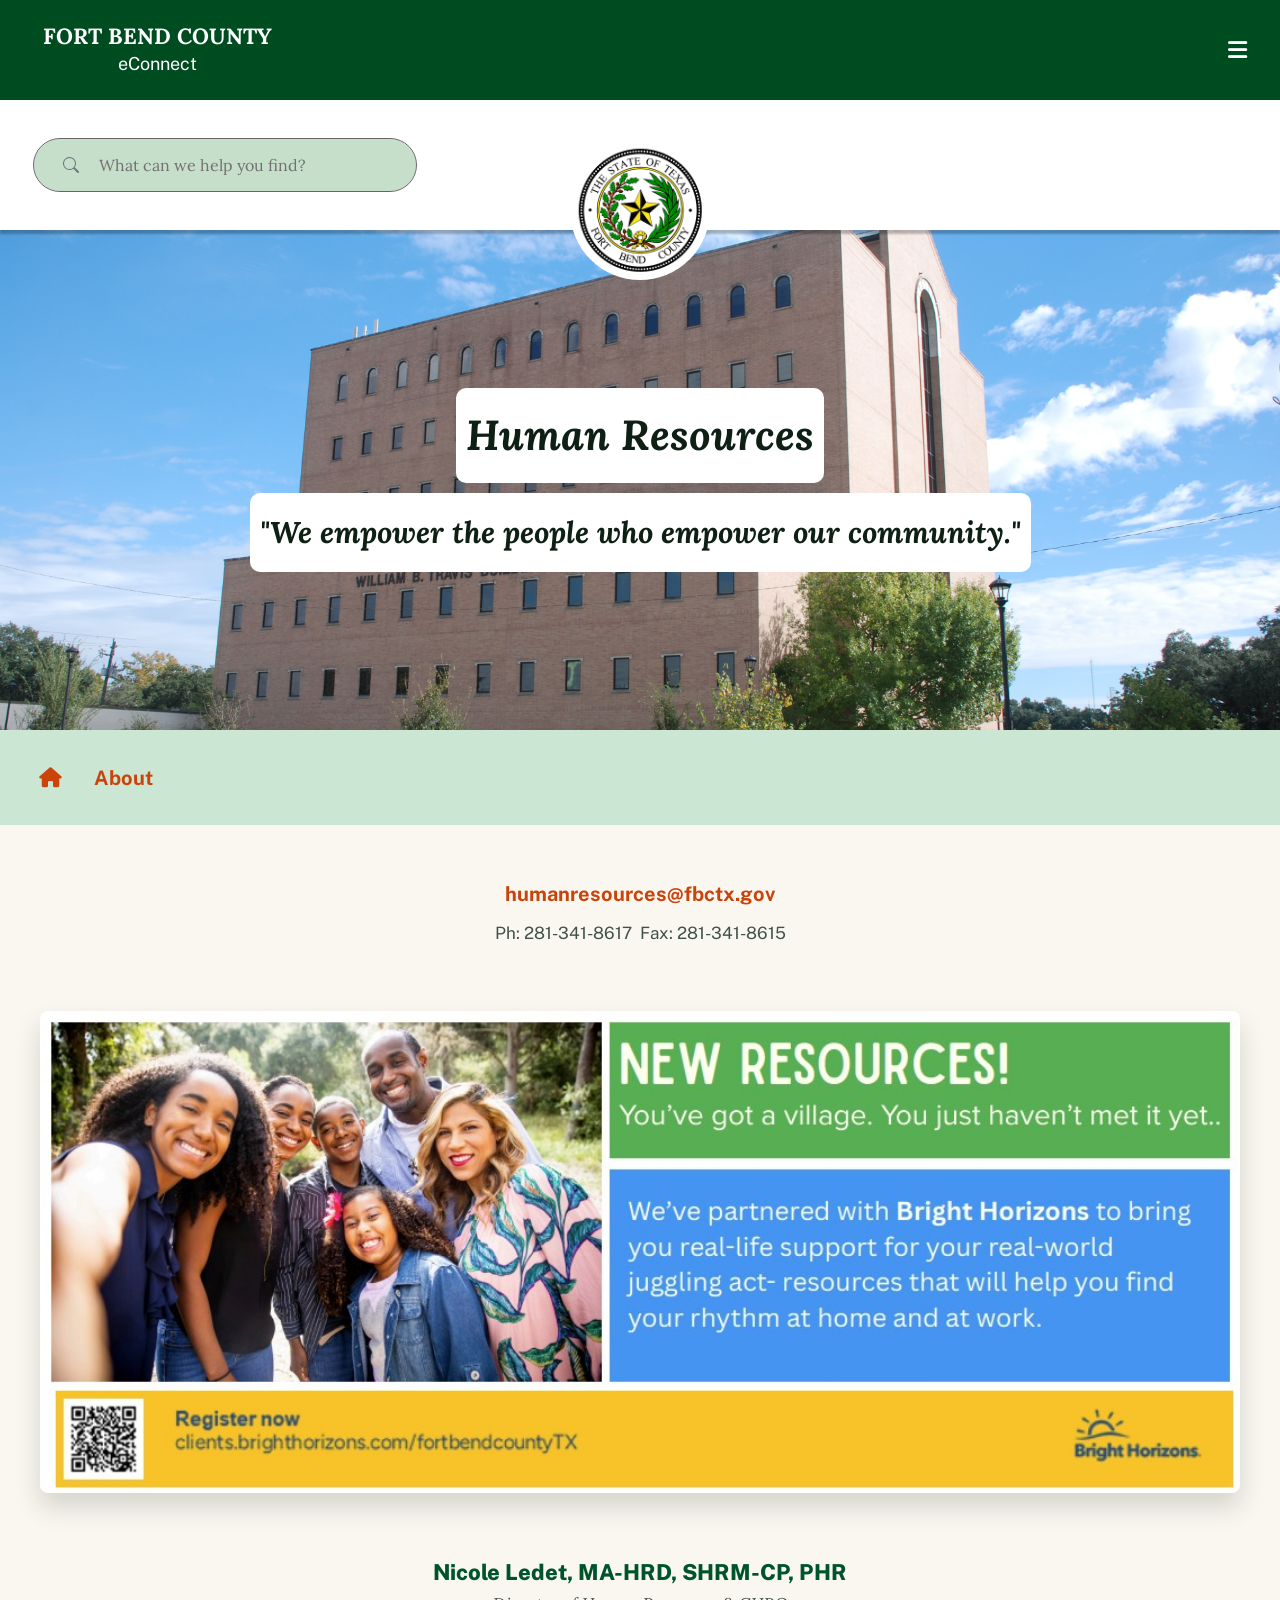
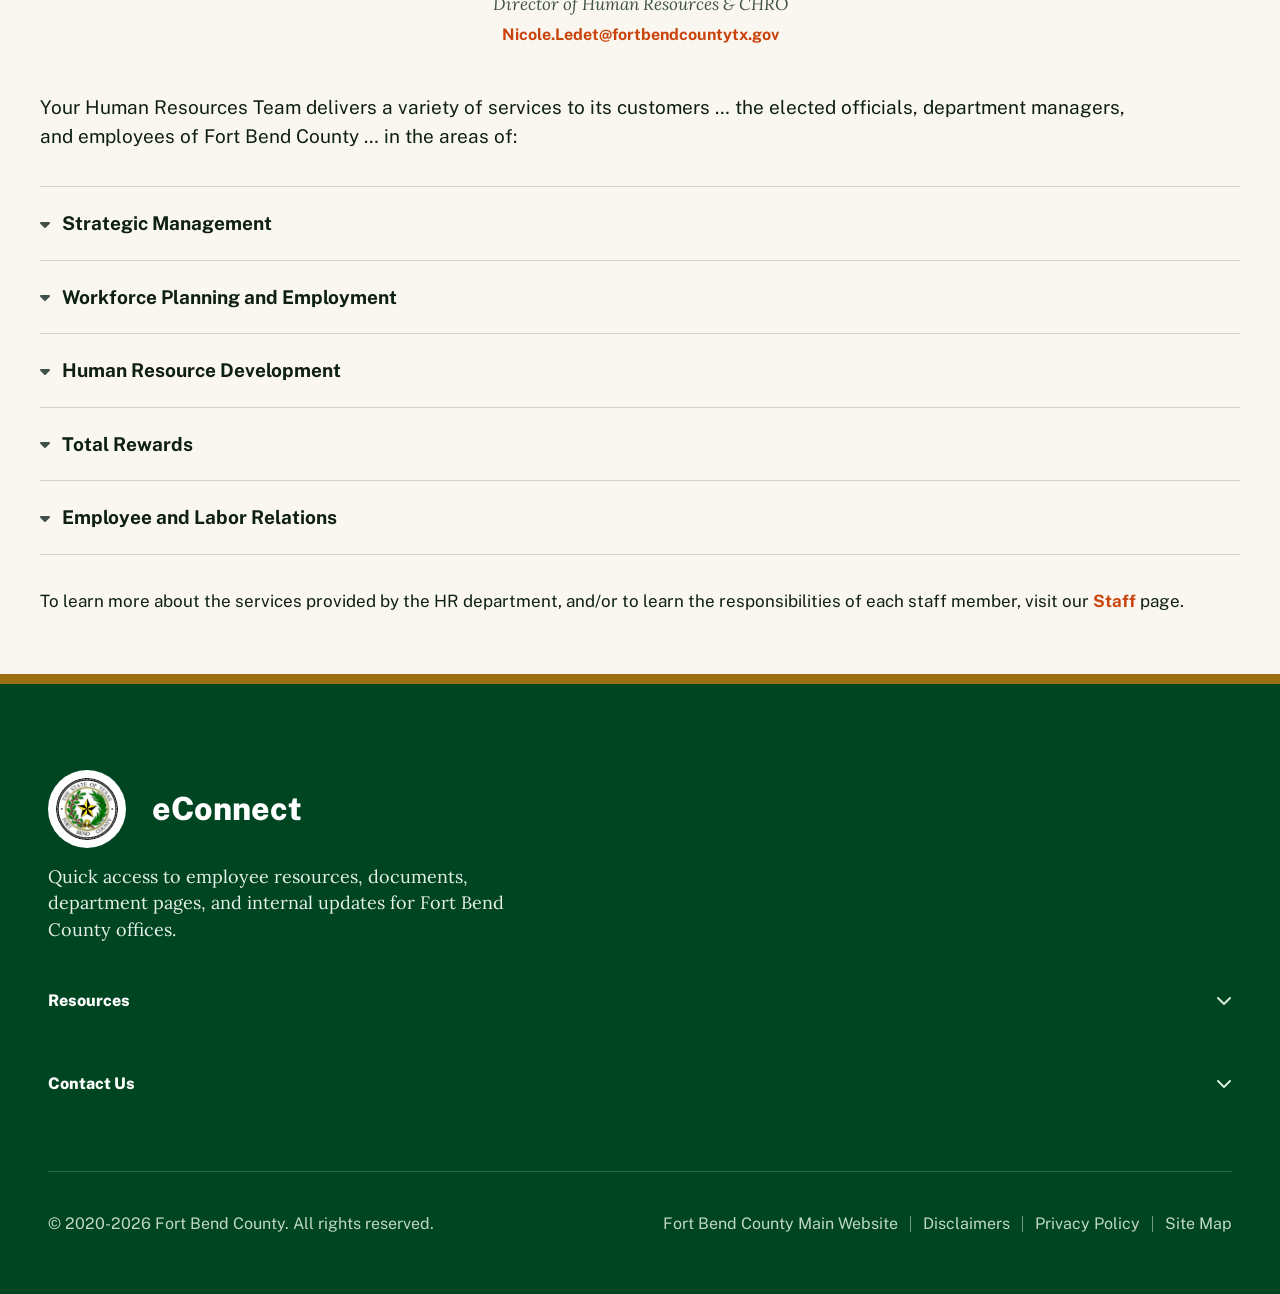
==== commit 1ca7a33f: "Update humanResources.html" ====
--- a/humanResources.html
+++ b/humanResources.html
@@ -715,7 +715,6 @@
         </nav>
 
         <section class="hr-contact-band" aria-labelledby="hr-contact-title">
-            <h2 id="hr-contact-title">Human Resources</h2>
             <a class="hr-contact-email" href="mailto:humanresources@fbctx.gov">humanresources@fbctx.gov</a>
             <p class="hr-contact-phone">Ph: 281-341-8617 &nbsp;Fax: 281-341-8615</p>
         </section>
@@ -881,4 +880,4 @@
     <script src="./script.js"></script>
 </body>
 
-</html>+</html>
